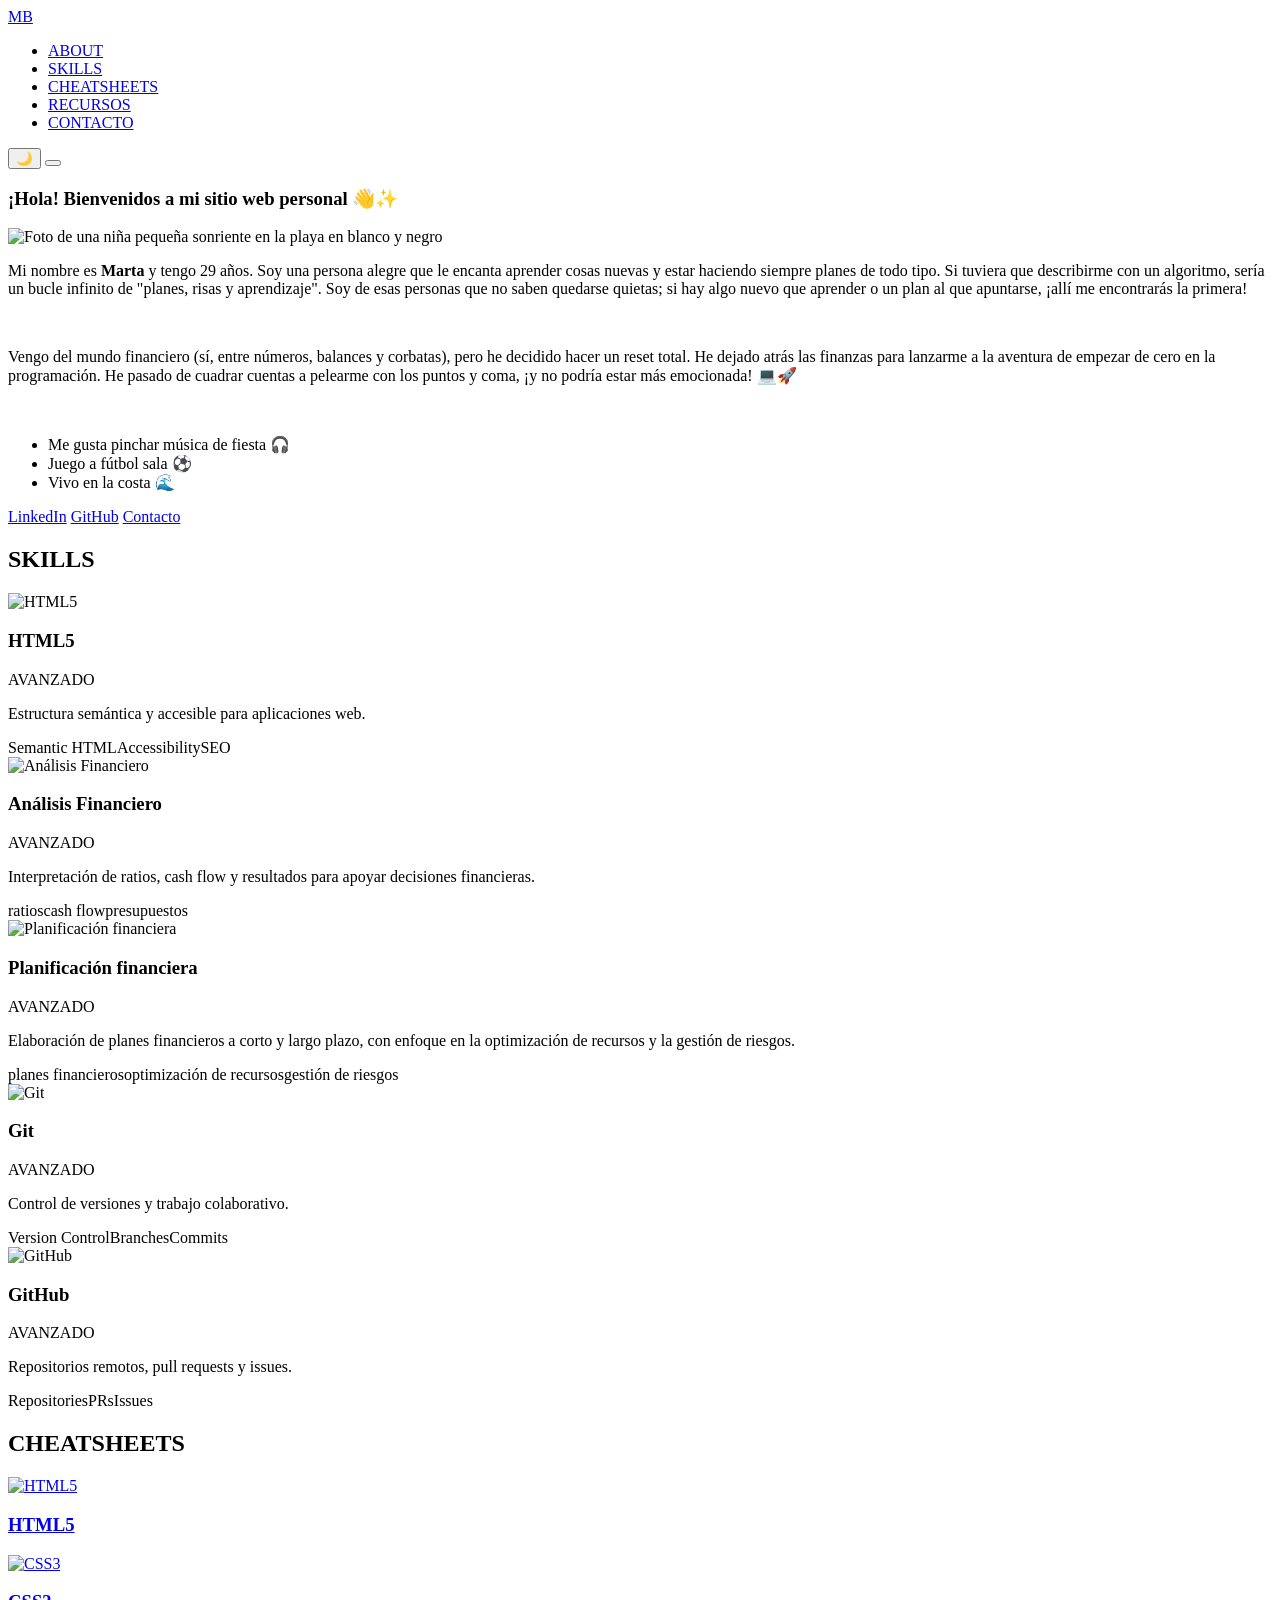
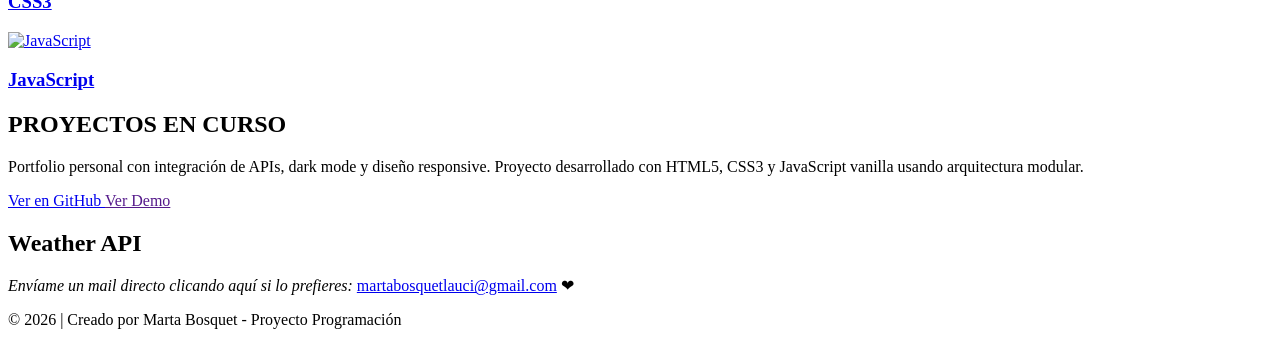
==== index.html @ 80ad61ad "feat: ultimos arreglos y estilos" ====
<!DOCTYPE html>
<html lang="es">

<head>
    <meta charset="UTF-8" />
    <meta name="viewport" content="width=device-width, initial-scale=1.0" />
    <meta name="description" content="Página web personal de Marta Bosquet - Proyecto Programación" />
    <link rel="icon"
        href="https://res.cloudinary.com/dyi6fhh5r/image/upload/v1773144999/Image_rtju96rtju96rtju_jjk6dn.png"
        type="image/x-icon" />
    <!-- FUENTES -->
    <link rel="preconnect" href="https://fonts.googleapis.com">
    <link rel="preconnect" href="https://fonts.gstatic.com" crossorigin>
    <link
        href="https://fonts.googleapis.com/css2?family=Bowlby+One&family=Roboto:ital,wght@0,100..900;1,100..900&display=swap"
        rel="stylesheet">
    <!-- ESTILOS CSS -->
    <link rel="stylesheet" href="css/reset.css">
    <link rel="stylesheet" href="css/styles.css">
    <link rel="stylesheet" href="css/genericos.css">
    <link rel="stylesheet" href="css/root.css">
    <link rel="stylesheet" href="css/responsive.css">
    <link rel="stylesheet" href="css/darkMode.css">
    <!-- TITULO -->
    <title>Marta Bosquet | Mi sitio web</title>
</head>

<body>
    <header>
    </header>
    <main class="index-layout">
        <section class="main-articles">
            <article id="hero" class="section">
                <div class="hero-content">
                    <h1>¡Hola! Bienvenidos a mi sitio web personal 👋✨</h1>
                    <img src="https://res.cloudinary.com/dyi6fhh5r/image/upload/v1772784149/escanear0011_cmyqut.jpg"
                        alt="Foto de una niña pequeña sonriente en la playa en blanco y negro" class="hero-image" />
                </div>
                <div class="hero-text">
                    <p>Mi nombre es <strong>Marta</strong> y tengo 29 años. Soy una persona alegre que le encanta
                        aprender
                        cosas nuevas y estar haciendo siempre
                        planes de todo tipo. Si tuviera que describirme con un algoritmo, sería un bucle infinito de
                        "planes, risas y aprendizaje". Soy de esas
                        personas que no saben quedarse quietas; si hay algo nuevo que aprender o un plan al que
                        apuntarse,
                        ¡allí me encontrarás la primera!</p>
                    <br>
                    <p>Vengo del mundo financiero (sí, entre números, balances y corbatas), pero he decidido hacer un
                        reset
                        total. He dejado atrás
                        las finanzas para lanzarme a la aventura de empezar de cero en la programación. He pasado de
                        cuadrar
                        cuentas a pelearme con los
                        puntos y coma, ¡y no podría estar más emocionada! 💻🚀</p>
                    <br>
                    <ul>
                        <li>Me gusta pinchar música de fiesta 🎧</li>
                        <li>Juego a fútbol sala ⚽</li>
                        <li>Vivo en la costa 🌊</li>
                    </ul>
                </div>
                <div class="hero-buttons">
                    <a href="https://www.linkedin.com/in/marta-b-270ab2130" target="_blank" rel="noopener noreferrer"
                        class="btn btn-primary">LinkedIn</a>
                    <a href="https://github.com/Martabosquet" target="_blank" rel="noopener noreferrer"
                        class="btn btn-primary">GitHub</a>
                    <a href="contacto.html" class="btn btn-secondary">Contacto</a>
                </div>
            </article>
            <article id="skills" class="section">
                <h2>SKILLS</h2>
                <div id="skills-container"></div>
            </article>
            <article id="cheatsheets" class="section">
                <h2>CHEATSHEETS</h2>
                <div id="cheatsheets-container"></div>
            </article>
            <article id="proyectosEnCurso" class="section">
                <h2>PROYECTOS EN CURSO</h2>
                <p>Portfolio personal con integración de APIs, dark mode y diseño responsive. Proyecto desarrollado con
                    HTML5, CSS3 y JavaScript vanilla usando arquitectura modular.</p>
                <div class="project-links">
                    <a href="https://github.com/Martabosquet/SPRINT-FEATURES.git" target="_blank"
                        rel="noopener noreferrer" class="btn btn-primary"> Ver en GitHub </a>
                    <a href="" target="_blank" rel="noopener noreferrer" class="btn btn-secondary"> Ver Demo </a>
                </div>
            </article>
        </section>
        <section class="weather-sidebar">
            <article id="weatherContainer" class="weatherContainer">
                <div id="weather" class="weather">
                    <h2> Weather API</h2>
                    <div id="weather-icon" class="weather-icon"></div>
                    <div id="city-info" class="city-info"></div>
                    <div id="weather-data" class="weather-data"></div>
                </div>
            </article>
        </section>
    </main>
    <footer>

    </footer>
    <script type="module" src="./js/main.js"></script>
</body>

</html>
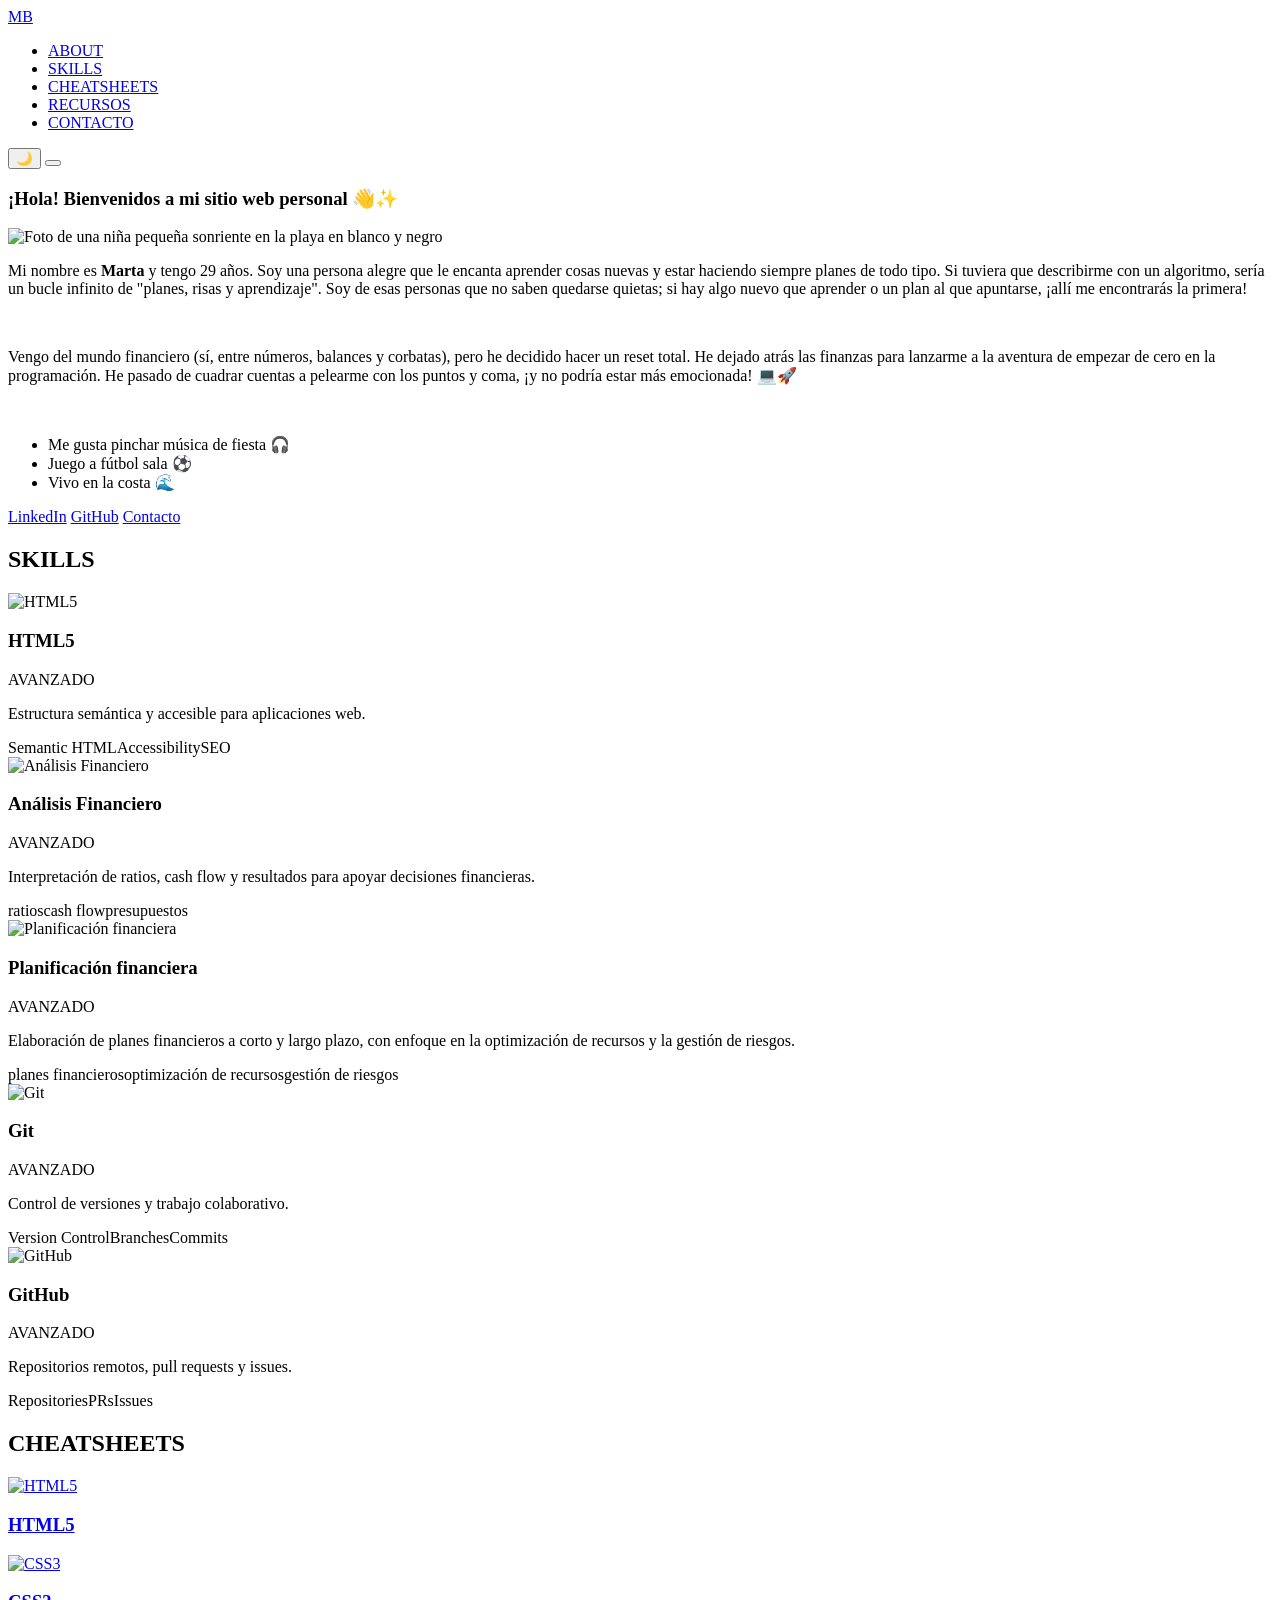
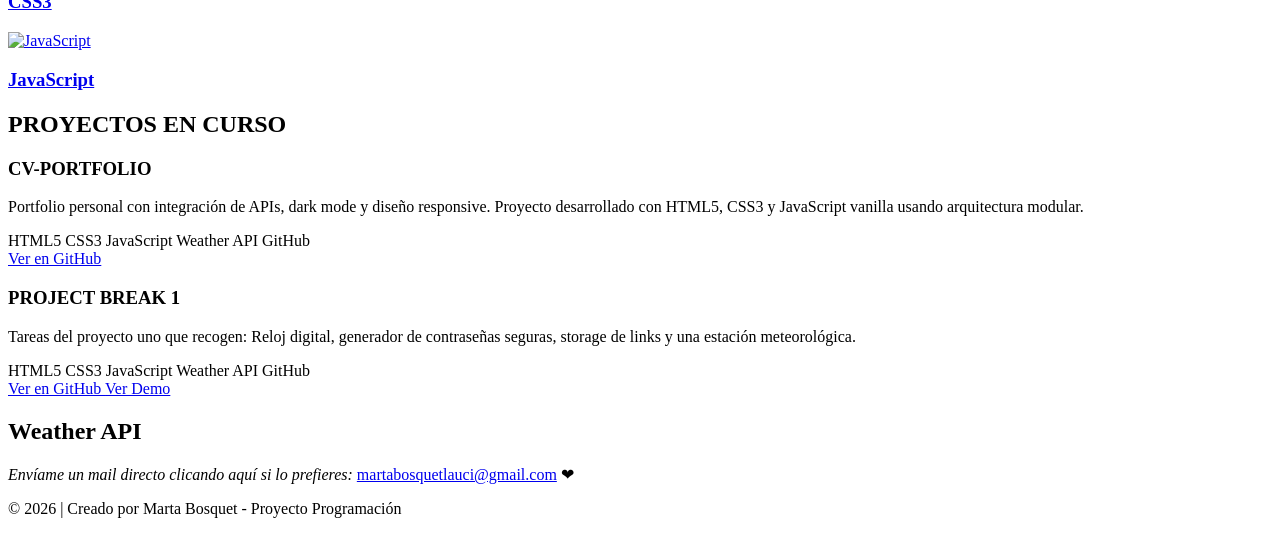
==== commit 13c0ea5e: "feat: arreglos sprint 6" ====
--- a/index.html
+++ b/index.html
@@ -30,7 +30,7 @@
     </header>
     <main class="index-layout">
         <section class="main-articles">
-            <article id="hero" class="section">
+            <section id="hero" class="section">
                 <div class="hero-content">
                     <h1>¡Hola! Bienvenidos a mi sitio web personal 👋✨</h1>
                     <img src="https://res.cloudinary.com/dyi6fhh5r/image/upload/v1772784149/escanear0011_cmyqut.jpg"
@@ -67,25 +67,53 @@
                         class="btn btn-primary">GitHub</a>
                     <a href="contacto.html" class="btn btn-secondary">Contacto</a>
                 </div>
-            </article>
-            <article id="skills" class="section">
+            </section>
+            <section id="skills" class="section">
                 <h2>SKILLS</h2>
                 <div id="skills-container"></div>
-            </article>
-            <article id="cheatsheets" class="section">
+            </section>
+            <section id="cheatsheets" class="section">
                 <h2>CHEATSHEETS</h2>
                 <div id="cheatsheets-container"></div>
-            </article>
-            <article id="proyectosEnCurso" class="section">
+            </section>
+            <section id="proyectosEnCurso" class="section">
                 <h2>PROYECTOS EN CURSO</h2>
-                <p>Portfolio personal con integración de APIs, dark mode y diseño responsive. Proyecto desarrollado con
-                    HTML5, CSS3 y JavaScript vanilla usando arquitectura modular.</p>
-                <div class="project-links">
-                    <a href="https://github.com/Martabosquet/SPRINT-FEATURES.git" target="_blank"
-                        rel="noopener noreferrer" class="btn btn-primary"> Ver en GitHub </a>
-                    <a href="" target="_blank" rel="noopener noreferrer" class="btn btn-secondary"> Ver Demo </a>
-                </div>
-            </article>
+                <article class="project-card">
+                    <h3>CV-PORTFOLIO</h3>
+                    <p>Portfolio personal con integración de APIs, dark mode y diseño responsive. Proyecto desarrollado
+                        con
+                        HTML5, CSS3 y JavaScript vanilla usando arquitectura modular.</p>
+                    <div class="tags-container">
+                        <span class="tag">HTML5</span>
+                        <span class="tag">CSS3</span>
+                        <span class="tag">JavaScript</span>
+                        <span class="tag">Weather API</span>
+                        <span class="tag">GitHub</span>
+                    </div>
+                    <div class="project-links">
+                        <a href="https://github.com/Martabosquet/SPRINT-FEATURES.git" target="_blank"
+                            rel="noopener noreferrer" class="btn btn-primary"> Ver en GitHub </a>
+                    </div>
+                </article>
+                <article class="project-card">
+                    <h3>PROJECT BREAK 1</h3>
+                    <p>Tareas del proyecto uno que recogen: Reloj digital, generador de contraseñas seguras, storage de
+                        links y una estación meteorológica.</p>
+                    <div class="tags-container">
+                        <span class="tag">HTML5</span>
+                        <span class="tag">CSS3</span>
+                        <span class="tag">JavaScript</span>
+                        <span class="tag">Weather API</span>
+                        <span class="tag">GitHub</span>
+                    </div>
+                    <div class="project-links">
+                        <a href="https://github.com/Martabosquet/project-break-1.git" target="_blank"
+                            rel="noopener noreferrer" class="btn btn-primary"> Ver en GitHub </a>
+                        <a href="https://martabosquet.github.io/project-break-1/" target="_blank"
+                            rel="noopener noreferrer" class="btn btn-secondary"> Ver Demo </a>
+                    </div>
+                </article>
+            </section>
         </section>
         <section class="weather-sidebar">
             <article id="weatherContainer" class="weatherContainer">
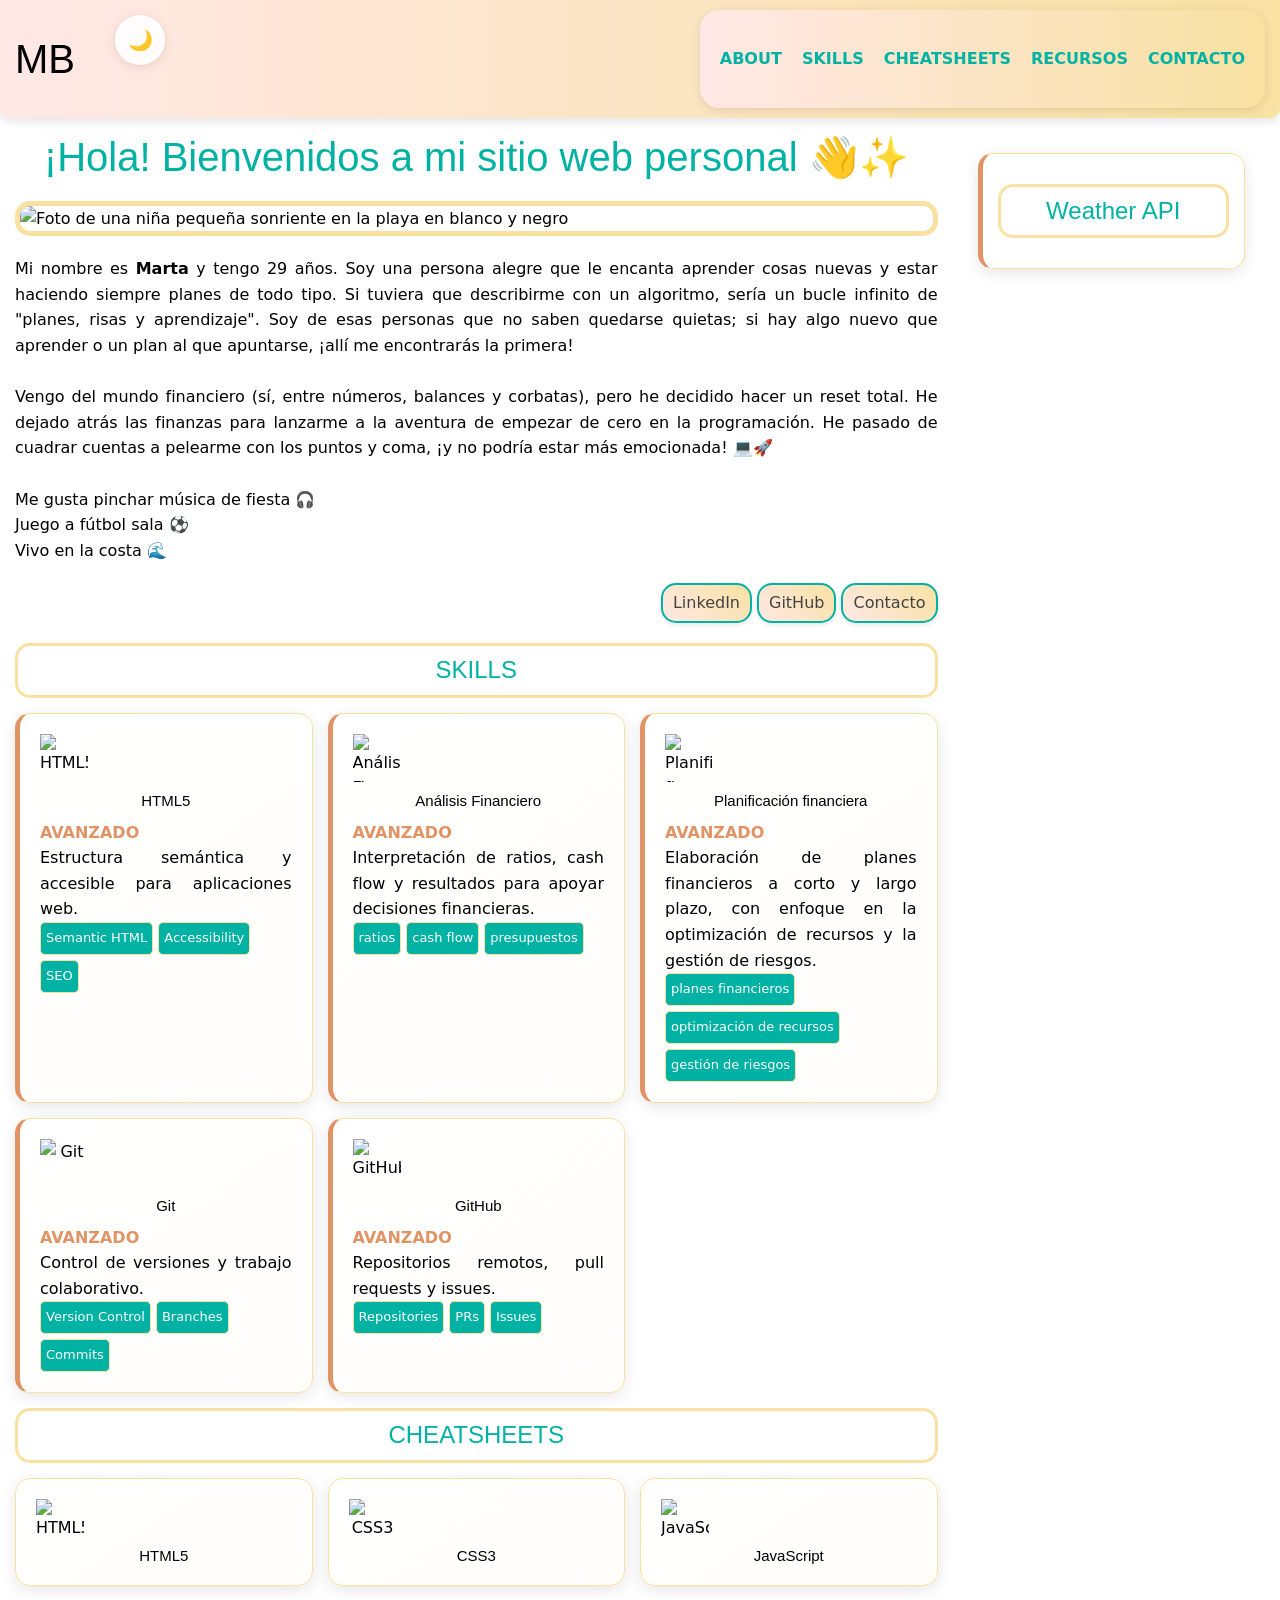
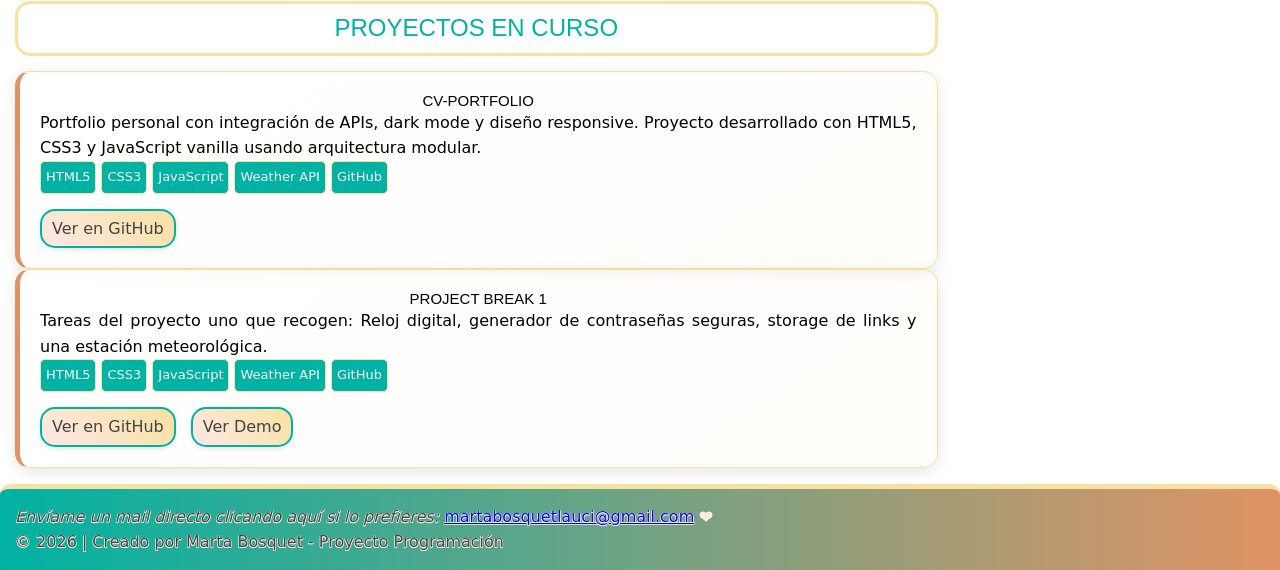
==== commit 783a8a1b: "arreglos github pages" ====
--- a/index.html
+++ b/index.html
@@ -15,12 +15,9 @@
         href="https://fonts.googleapis.com/css2?family=Bowlby+One&family=Roboto:ital,wght@0,100..900;1,100..900&display=swap"
         rel="stylesheet">
     <!-- ESTILOS CSS -->
-    <link rel="stylesheet" href="css/reset.css">
-    <link rel="stylesheet" href="css/styles.css">
-    <link rel="stylesheet" href="css/genericos.css">
-    <link rel="stylesheet" href="css/root.css">
-    <link rel="stylesheet" href="css/responsive.css">
-    <link rel="stylesheet" href="css/darkMode.css">
+    <link rel="stylesheet" href="../CSS/reset.css">
+    <link rel="stylesheet" href="../CSS/styles.css">
+    <link rel="stylesheet" href="../CSS/darkMode.css">
     <!-- TITULO -->
     <title>Marta Bosquet | Mi sitio web</title>
 </head>
@@ -65,7 +62,7 @@
                         class="btn btn-primary">LinkedIn</a>
                     <a href="https://github.com/Martabosquet" target="_blank" rel="noopener noreferrer"
                         class="btn btn-primary">GitHub</a>
-                    <a href="contacto.html" class="btn btn-secondary">Contacto</a>
+                    <a href="./contacto.html" class="btn btn-secondary">Contacto</a>
                 </div>
             </section>
             <section id="skills" class="section">
--- a/CSS/styles.css
+++ b/CSS/styles.css
@@ -0,0 +1,954 @@
+:root {
+  /*Fuentes*/
+  --titlesfont: "Bowlby One", sans-serif;
+  --bodyfont: "Roboto", system-ui;
+
+  /*Pesos de fuente*/
+  --fw-light: 300;
+  --fw-regular: 400;
+  --fw-medium: 500;
+  --fw-semibold: 600;
+  --fw-bold: 700;
+
+  /* Tamaños de fuente */
+  --fs-xs: 0.75rem;
+  /* 12px */
+  --fs-sm: 0.875rem;
+  /* 14px */
+  --fs-base: 1rem;
+  /* 16px */
+  --fs-lg: 1.125rem;
+  /* 18px */
+  --fs-xl: 1.25rem;
+  /* 20px */
+  --fs-2xl: 1.5rem;
+  /* 24px */
+  --fs-3xl: 1.875rem;
+  /* 30px */
+  --fs-4xl: 2.25rem;
+  /* 36px */
+  --fs-5xl: 3rem;
+  /* 48px */
+
+  /*Tamaños para bordes y espaciados*/
+  --muypequeño: 1px;
+  --pequeño: 5px;
+  --normal: 10px;
+  --grande: 15px;
+  --muygrande: 20px;
+  --extragrande: 40px;
+  --spacing-xs: 0.5rem;
+  --spacing-sm: 1rem;
+  --spacing-md: 1.5rem;
+  --spacing-lg: 2rem;
+  --spacing-xl: 3rem;
+  --spacing-2xl: 4rem;
+
+  /* Transiciones */
+  --transition-fast: 0.2s ease;
+  --transition-base: 0.3s ease;
+  --transition-slow: 0.5s ease;
+
+  /*Paleta de colores */
+  --links: #0000EE;
+  /*MODO CLARO*/
+  --background: #fff6e9;
+  --text: #434343;
+  --wes-pink: #ffe8e6;
+  --wes-yellow: #f8e1a1;
+  --wes-blue: #00b2a3;
+  --wes-orange: #e09364;
+  --card-bg: rgba(255, 255, 255, 0.9);
+  --nav-bg: rgba(255, 255, 255, 0.9);
+  --shadow-light: rgba(0, 0, 0, 0.1);
+  --shadow-medium: rgba(0, 0, 0, 0.2);
+
+  /*MODO OSCURO*/
+  --backgrounddark: #0f0f0f;
+  --textdark: #e8e8e8;
+  --wes-pinkdark: #8b3a38;
+  --wes-yellowdark: #7a6a2e;
+  --wes-bluedark: #00d9c4;
+  --wes-orangedark: #d97f3e;
+  --card-bgdark: rgba(30, 30, 30, 0.9);
+  --nav-bgdark: rgba(20, 20, 20, 0.95);
+  --shadow-lightdark: rgba(0, 0, 0, 0.3);
+  --shadow-mediumdark: rgba(0, 0, 0, 0.5);
+}
+
+/*GENÉRICOS ----------------------------------------------------------------------------------------------------------*/
+main {
+  padding: var(--grande) var(--grande);
+  max-width: 1200px;
+  margin: 0 auto;
+}
+
+h1 {
+  font-family: var(--titlesfont);
+  font-size: var(--extragrande);
+  color: var(--wes-blue);
+  display: flex;
+  justify-content: center;
+}
+
+h2 {
+  font-family: var(--titlesfont);
+  margin: var(--grande) 0;
+  border: 3px solid var(--wes-yellow);
+  border-radius: var(--grande);
+  padding: var(--normal) var(--normal);
+  display: flex;
+  justify-content: center;
+  color: var(--wes-blue)
+}
+
+h3 {
+  font-family: var(--titlesfont);
+  font-size: var(--grande);
+}
+
+body {
+  font-family: var(--bodyfont);
+}
+
+p {
+  text-align: justify;
+}
+
+.logo {
+  font-family: var(--titlesfont);
+  font-size: var(--extragrande);
+}
+
+.mailto {
+  color: var(--links);
+  text-decoration: underline;
+}
+
+.hero-image,
+.about-image {
+  width: 100%;
+  border-radius: var(--grande);
+  border: var(--pequeño) solid var(--wes-yellow);
+  transition: transform 0.3s ease, box-shadow 0.3s ease;
+  margin: var(--muygrande) auto;
+  /* Centrada y sin desbordar */
+  height: auto;
+  display: block;
+}
+
+/* BOTONES Y HOVER*/
+
+.hero-buttons {
+  display: flex;
+  justify-content: flex-end;
+  margin: var(--muygrande) 0;
+  width: 100%;
+  gap: var(--pequeño);
+}
+
+.btn {
+  padding: var(--pequeño) var(--normal);
+  font-weight: var(--fw-medium);
+  border: 2px solid var(--wes-blue);
+  border-radius: var(--grande);
+  background: linear-gradient(45deg, var(--wes-pink), var(--wes-yellow));
+  transition: all 0.3s ease;
+  text-decoration: none;
+  text-align: center;
+  color: var(--text);
+  box-shadow: 0 2px 5px var(--shadow-light);
+}
+
+/*DARK MODE TOGGLE*/
+.dark-mode-toggle {
+  display: flex;
+  align-items: center;
+  justify-content: center;
+  background: none;
+  border: none;
+  cursor: pointer;
+  font-size: var(--muygrande);
+  transition: transform 0.3s ease;
+  padding: var(--pequeño);
+  /* Posicionar en la esquina superior izquierda, a la derecha del MB */
+  position: fixed;
+  top: var(--grande);
+  left: var(--grande);
+  z-index: 20;
+  background: var(--card-bg);
+  border-radius: 50%;
+  width: 50px;
+  height: 50px;
+  box-shadow: 0 2px 10px var(--shadow-light);
+  margin-left: 100px;
+}
+
+/* Estilos para el header y la navegación */
+header {
+  position: sticky;
+  top: 0;
+  z-index: 10;
+  display: flex;
+  justify-content: space-between;
+  align-items: center;
+  padding: var(--normal) var(--grande);
+  background: linear-gradient(90deg, var(--wes-pink) 0%, var(--wes-yellow) 100%);
+  box-shadow: 0 4px 8px var(--shadow-light);
+  border-radius: 0 0 var(--normal) var(--normal);
+  transition: all 0.3s ease;
+}
+
+.nav-links {
+  display: flex;
+  justify-content: space-around;
+  gap: var(--muygrande);
+  background: linear-gradient(90deg, var(--wes-pink) 0%, var(--wes-yellow) 100%);
+  color: var(--wes-blue);
+  font-family: var(--bodyfont);
+  font-weight: var(--fw-semibold);
+  padding: var(--muygrande);
+  border-radius: var(--muygrande);
+  backdrop-filter: blur(10px);
+  box-shadow: 0 2px 10px var(--shadow-light);
+  transition: all 0.3s ease;
+}
+
+/*MENÚ HAMBURGUESA*/
+
+.hamburger {
+  display: none;
+  flex-direction: column;
+  justify-content: space-between;
+  width: 30px;
+  height: 24px;
+  cursor: pointer;
+}
+
+.hamburger span {
+  width: 100%;
+  height: 3px;
+  background-color: var(--wes-blue);
+  border-radius: var(--pequeño);
+  transition: all var(--transition-base);
+}
+
+/* ANIMACIÓN CORAZÓN HEARTBEAT*/
+
+.latido {
+  display: inline-block;
+  color: var(--wes-pink);
+  animation: heartbeat 1.5s infinite;
+}
+
+@keyframes heartbeat {
+
+  0%,
+  100% {
+    transform: scale(1);
+  }
+
+  14% {
+    transform: scale(1.3);
+  }
+
+  28% {
+    transform: scale(1);
+  }
+
+  42% {
+    transform: scale(1.2);
+  }
+
+  70% {
+    transform: scale(1);
+  }
+}
+
+/*FOOTER*/
+
+footer {
+  background: linear-gradient(90deg, var(--wes-blue) 0%, var(--wes-orange) 100%);
+  color: var(--text);
+  margin-top: var(--muypequeño);
+  border-top: var(--pequeño) solid var(--wes-yellow);
+  text-shadow:
+    -.5px -.5px 0 var(--background),
+    .5px -.5px 0 var(--background),
+    -.5px .5px 0 var(--background),
+    .5px .5px 0 var(--background);
+  padding: var(--grande);
+  border-radius: var(--normal) var(--normal) 0 0;
+  transition: all 0.3s ease;
+}
+
+/* PESTAÑA INDEX:---------------------------------------------------------------------------------------------------------*/
+
+main.index-layout {
+  max-width: 100%;
+}
+
+.index-layout {
+  display: flex;
+  justify-content: space-between;
+  gap: var(--muygrande);
+  align-items: flex-start;
+}
+
+.main-articles {
+  flex: 3;
+  min-width: 0;
+}
+
+.weather-sidebar {
+  flex: 1;
+  position: sticky;
+  top: 100px;
+}
+
+.weatherContainer {
+  border: var(--muypequeño) solid var(--wes-yellow);
+  border-left: var(--pequeño) solid var(--wes-orange);
+  border-radius: var(--grande);
+  padding: var(--grande);
+  box-shadow: 0 4px var(--grande) var(--shadow-light);
+  text-align: center;
+  margin: var(--muygrande);
+}
+
+.weatherContainer p {
+  display: flex;
+  justify-content: center;
+  align-items: center;
+}
+
+.weather-icon {
+  display: flex;
+  flex-direction: column;
+  justify-content: center;
+  align-items: center;
+}
+
+.weather-icon p {
+  font-weight: bold;
+  font-size: var(--muygrande);
+}
+
+.weather-icon img {
+  width: 80px;
+  height: auto;
+}
+
+/*SKILLS CARDS */
+#skills-container {
+  display: grid;
+  grid-template-columns: repeat(auto-fit, minmax(280px, 1fr));
+  gap: var(--grande);
+  margin-top: var(--grande);
+}
+
+.skill-card {
+  background: linear-gradient(145deg, var(--card-bg), rgba(248, 225, 161, 0.05));
+  border: var(--muypequeño) solid var(--wes-yellow);
+  border-left: var(--pequeño) solid var(--wes-orange);
+  border-radius: var(--grande);
+  padding: var(--muygrande);
+  box-shadow: 0 4px var(--grande) var(--shadow-light);
+  text-align: center;
+}
+
+.skill-icon img {
+  width: 48px;
+  height: 48px;
+  margin-bottom: var(--normal);
+}
+
+.tags-container {
+  display: flex;
+  flex-direction: row;
+  flex-wrap: wrap;
+  gap: var(--pequeño);
+}
+
+.tag {
+  background-color: var(--wes-blue);
+  border: var(--muypequeño) solid var(--wes-yellow);
+  color: white;
+  padding: var(--pequeño) var(--pequeño);
+  border-radius: var(--pequeño);
+  font-size: small;
+}
+
+.skill-level {
+  margin-top: var(--normal);
+  font-weight: var(--fw-semibold);
+  color: var(--wes-orange);
+}
+
+/* PROYECTOS EN CURSO */
+
+.project-links {
+  display: flex;
+  gap: var(--grande);
+  margin-top: var(--grande);
+}
+
+.project-card {
+  background: linear-gradient(145deg, var(--card-bg), rgba(248, 225, 161, 0.05));
+  border: var(--muypequeño) solid var(--wes-yellow);
+  border-left: var(--pequeño) solid var(--wes-orange);
+  border-radius: var(--grande);
+  padding: var(--muygrande);
+  box-shadow: 0 4px var(--grande) var(--shadow-light);
+  text-align: center;
+}
+
+
+
+/*---------------------------------------------------------------------------------------------------------------------------*/
+/*PESTAÑA ABOUT: SOBRE MI*/
+
+article ul {
+  list-style-type: square;
+  padding-left: var(--muygrande);
+}
+
+article ol {
+  list-style-type: upper-roman;
+  padding-left: var(--muygrande);
+}
+
+
+.about-me {
+  display: flex;
+  align-items: center;
+  gap: var(--muygrande);
+  margin: var(--muypequeño) 0;
+}
+
+.about-me p {
+  flex: 2;
+}
+
+.about-image {
+  flex: 1;
+  max-width: 400px;
+  height: auto;
+  border-radius: var(--grande);
+  box-shadow: 0 4px 10px var(--shadow-light);
+}
+
+/* PESTAÑA ABOUT: EDUCACIÓN */
+.education-list {
+  list-style: none;
+  padding: 0;
+  margin-top: var(--grande);
+}
+
+.education-card {
+  background: linear-gradient(145deg, var(--card-bg), rgba(248, 225, 161, 0.05));
+  border: var(--muypequeño) solid var(--wes-yellow);
+  border-radius: var(--grande);
+  padding: var(--muygrande);
+  margin-bottom: var(--normal);
+  box-shadow: 0 4px var(--grande) var(--shadow-light);
+  transition: transform 0.3s ease, box-shadow 0.3s ease;
+}
+
+.education-card:hover {
+  transform: translateY(-var(--pequeño));
+  box-shadow: 0 8px 25px var(--shadow-medium);
+}
+
+.experience-date {
+  color: var(--wes-blue);
+  font-weight: var(--fw-semibold);
+  margin-bottom: var(--pequeño);
+}
+
+/*PESTAÑA ABOUT: Diseño EXPERIENCIA PROFESIONAL */
+
+.experiencia-profesional {
+  background: linear-gradient(145deg, var(--card-bg), rgba(0, 178, 163, 0.05));
+  border: 2px solid var(--wes-orange);
+  border-left: 8px solid var(--wes-yellow);
+  border-radius: var(--grande);
+  padding: var(--muygrande);
+  margin-bottom: var(--normal);
+  box-shadow: 0 4px var(--grande) var(--shadow-light);
+  transition: transform 0.3s ease, box-shadow 0.3s ease;
+  display: flex;
+  flex-direction: column;
+  gap: var(--grande);
+}
+
+.experiencia-profesional:hover {
+  transform: translateY(-var(--pequeño));
+  box-shadow: 0 8px 25px var(--shadow-medium);
+}
+
+/* PESTAÑA ABOUT: VALUES CARDS */
+.values-list {
+  display: grid;
+  grid-template-columns: repeat(auto-fit, minmax(320px, 1fr));
+  gap: var(--grande);
+  margin-top: var(--grande);
+}
+
+.value-card {
+  background: linear-gradient(145deg, var(--card-bg), rgba(255, 232, 230, 0.05));
+  border: var(--muypequeño) solid var(--wes-orange);
+  border-radius: var(--grande);
+  padding: var(--muygrande);
+  box-shadow: 0 4px var(--grande) var(--shadow-light);
+  transition: transform 0.3s ease, box-shadow 0.3s ease;
+}
+
+/*---------------------------------------------------------------------------------------------------------------------------*/
+/* PESTAÑA FORMULARIO: */
+.tituloFormulario {
+  display: flex;
+  justify-content: center;
+  background: linear-gradient(90deg, var(--wes-pink), var(--wes-blue));
+  border: var(--pequeño) solid var(--wes-yellow);
+  border-radius: var(--normal);
+  padding: var(--normal);
+  color: var(--text);
+  text-shadow: var(--muypequeño) var(--muypequeño) 2px var(--shadow-light);
+  transition: all 0.3s ease;
+}
+
+/* PESTAÑA FORMULARIO: Form elements */
+fieldset {
+  background: var(--card-bg);
+  border: var(--muypequeño) solid var(--wes-orange);
+  border-radius: var(--grande);
+  padding: var(--muygrande);
+  margin-bottom: var(--muygrande);
+  transition: all 0.3s ease;
+}
+
+legend {
+  color: var(--wes-blue);
+  font-weight: var(--fw-bold);
+  padding: 0 var(--normal);
+}
+
+input[type="text"],
+input[type="email"],
+select,
+textarea {
+  background-color: var(--background);
+  color: var(--text);
+  border: var(--muypequeño) solid var(--wes-yellow);
+  border-radius: var(--pequeño);
+  padding: var(--pequeño) var(--normal);
+  font-family: var(--bodyfont);
+  transition: all 0.3s ease;
+}
+
+input[type="text"]:focus,
+input[type="email"]:focus,
+select:focus,
+textarea:focus {
+  outline: none;
+  border-color: var(--wes-blue);
+  box-shadow: 0 0 10px var(--shadow-light);
+  background-color: var(--nav-bg);
+}
+
+textarea {
+  resize: vertical;
+}
+
+input[type="radio"],
+input[type="checkbox"] {
+  accent-color: var(--wes-blue);
+  cursor: pointer;
+  margin-right: var(--pequeño);
+}
+
+label {
+  color: var(--text);
+}
+
+form button {
+  padding: var(--normal) var(--muygrande);
+  margin-right: var(--normal);
+  margin-top: var(--normal);
+  background: linear-gradient(45deg, var(--wes-pink), var(--wes-yellow));
+  color: var(--text);
+  border: none;
+  border-radius: var(--grande);
+  font-weight: var(--fw-medium);
+  cursor: pointer;
+  transition: all 0.3s ease;
+  box-shadow: 0 2px var(--pequeño) var(--shadow-light);
+}
+
+/* PESTAÑA FORMULARIO: Hover effect for buttons en pestaña formulario*/
+form button:hover {
+  background: linear-gradient(45deg, var(--wes-yellow), var(--wes-pink));
+  transform: translateY(-2px);
+  box-shadow: 0 4px 10px var(--shadow-medium);
+}
+
+form button:active {
+  transform: translateY(0);
+}
+
+/*---------------------------------------------------------------------------------------------------------------------------*/
+/* PESTAÑA CHEATSHEETS */
+
+#cheatsheets-container {
+  display: grid;
+  grid-template-columns: repeat(auto-fit, minmax(280px, 1fr));
+  gap: var(--grande);
+  margin-top: var(--grande);
+}
+
+.cheatsheet-card {
+  background: linear-gradient(145deg, var(--card-bg), rgba(248, 225, 161, 0.05));
+  border: var(--muypequeño) solid var(--wes-yellow);
+  border-radius: var(--grande);
+  padding: var(--muygrande);
+  box-shadow: 0 4px var(--grande) var(--shadow-light);
+  transition: transform 0.3s ease, box-shadow 0.3s ease;
+  text-align: center;
+}
+
+.cheatsheet-card:hover {
+  transform: translateY(-var(--pequeño));
+  box-shadow: 0 8px 25px var(--shadow-medium);
+  border: var(--muypequeño) solid var(--wes-orange);
+  border-left: var(--pequeño) solid var(--wes-yellow);
+}
+
+/* PESTAÑAS INDIVIDUALES CHEATSHEETS */
+
+.cheatsheet-hero {
+  background-color: var(--nav-bg);
+  border: var(--pequeño) solid var(--wes-yellow);
+  border-radius: var(--grande);
+  padding: var(--grande);
+  margin-bottom: var(--muygrande);
+  transition: all 0.3s ease;
+}
+
+.cs-badge {
+  background-color: var(--wes-blue);
+  color: white;
+  padding: var(--pequeño) var(--normal);
+  border-radius: var(--normal);
+}
+
+.cheatsheet-content {
+  background-color: var(--nav-bg);
+  border: var(--pequeño) solid var(--wes-yellow);
+  border-radius: var(--grande);
+  padding: var(--grande);
+  margin-bottom: var(--muygrande);
+  transition: all 0.3s ease;
+}
+
+.cs-code {
+  background-color: var(--nav-bg);
+  border: var(--muypequeño) solid var(--wes-yellow);
+  border-left: var(--pequeño) solid var(--wes-orange);
+  border-radius: var(--grande);
+  padding: var(--muygrande);
+  margin-bottom: var(--muygrande);
+  overflow-x: auto;
+}
+
+.cs-mini {
+  padding-bottom: var(--normal);
+  font-style: italic;
+}
+
+.cs-kbd {
+  background-color: var(--nav-bg);
+  border: var(--muypequeño) solid var(--wes-orange);
+  border-radius: var(--pequeño);
+  padding: var(--pequeño) var(--normal);
+  font-family: var(--bodyfont);
+  transition: all 0.3s ease;
+}
+
+.cs-list {
+  list-style: none;
+  padding-left: 0;
+}
+
+.cs-list li {
+  padding-left: var(--muygrande);
+  margin-bottom: var(--normal);
+  position: relative;
+}
+
+.cs-list li::before {
+  content: "▸";
+  position: absolute;
+  left: 0;
+  color: var(--wes-blue);
+  font-weight: 700;
+}
+
+.cheatsheet-nav {
+  position: fixed;
+  top: 125px;
+  right: 20px;
+  display: flex;
+  flex-direction: column;
+  background: transparent;
+  padding: var(--muygrande);
+  border-radius: var(--grande);
+  border: var(--muypequeño) solid var(--wes-orange);
+  box-shadow: 0 4px var(--normal) var(--shadow-light);
+  transition: all 0.3s ease;
+  overflow-y: auto;
+  overflow-x: hidden;
+  scroll-behavior: smooth;
+  width: 135px;
+  height: 300px;
+  border: 1px solid #ccc;
+}
+
+.cheatsheet-nav a {
+  margin: 5px 0;
+  color: var(--wes-blue);
+  text-decoration: none;
+}
+
+.cheatsheet-nav a:hover {
+  color: var(--wes-orange);
+  text-decoration: underline;
+}
+
+.cheatsheet-nav::-webkit-scrollbar {
+  width: 5px;
+  scrollbar-width: thin;
+}
+
+.cheatsheet-nav::-webkit-scrollbar-track {
+  background: var(--background);
+}
+
+.cheatsheet-nav::-webkit-scrollbar-thumb {
+  background: var(--wes-blue);
+}
+
+/* PESTAÑA RECURSOS --------------------------------------------------------------------------------------*/
+
+.resources-image {
+  width: 550px;
+  height: auto;
+  margin: auto;
+  margin-bottom: var(--muygrande);
+}
+
+.resources-section h1 {
+  margin-top: var(--extragrande);
+  margin-bottom: var(--grande);
+}
+
+.resource-category {
+  margin-bottom: var(--muygrande);
+  border: var(--muypequeño) solid var(--wes-yellow);
+  border-radius: var(--grande);
+  padding: var(--grande);
+}
+
+
+.resources-grid {
+  display: grid;
+  grid-template-columns: repeat(auto-fit, minmax(320px, 1fr));
+  gap: var(--grande);
+}
+
+.resource-card {
+  background-color: var(--nav-bg);
+  border: var(--muypequeño) solid var(--wes-yellow);
+  border-left: var(--pequeño) solid var(--wes-orange);
+  border-radius: var(--grande);
+  padding: var(--grande);
+  transition: transform 0.3s ease;
+}
+
+.resource-card:hover {
+  transform: translateX(var(--pequeño));
+  border: var(--muypequeño) solid var(--wes-orange);
+  border-left: var(--pequeño) solid var(--wes-yellow);
+}
+
+
+/* PESTAÑA RECURSOS: Hover effect for buttons en pestaña recursos*/
+
+.resources-tabs {
+  padding: var(--grande);
+}
+
+.tab-btn {
+  background: var(--nav-bg);
+  border: var(--muypequeño) solid var(--wes-yellow);
+  border-radius: var(--normal);
+  padding: var(--normal) var(--muygrande);
+  cursor: pointer;
+  transition: all 0.3s ease;
+  white-space: nowrap;
+}
+
+.tab-btn:hover {
+  background: var(--wes-blue);
+  color: white;
+}
+
+.tab-btn.active {
+  background: var(--wes-orange);
+  color: white;
+  border-color: var(--wes-yellow);
+}
+
+.tab-panel {
+  display: none;
+}
+
+.tab-panel.active {
+  display: grid;
+  grid-template-columns: repeat(auto-fit, minmax(320px, 1fr));
+  gap: var(--grande);
+}
+
+/* RESPONSIVE --------------------------------------------------------------------------------------------------------------------*/
+
+/* PESTAÑA INDEX */
+@media (max-width: 768px) {
+  .index-layout {
+    flex-direction: column;
+  }
+
+  .weather-sidebar {
+    flex: auto;
+    width: 100%;
+    position: static;
+    order: -1;
+  }
+}
+
+/* Ocultar menú y mostrar hamburguesa */
+@media (max-width: 768px) {
+  .nav-links {
+    display: none;
+    flex-direction: column;
+    gap: var(--normal);
+    position: absolute;
+    top: 100%;
+    right: var(--grande);
+    background: linear-gradient(90deg, var(--wes-pink) 0%, var(--wes-yellow) 100%);
+    box-shadow: 0 4px 8px var(--shadow-light);
+    border-radius: 0 0 var(--normal) var(--normal);
+  }
+
+  #menu-navegacion.abierto .nav-links {
+    display: flex;
+    justify-content: space-between;
+    background-color: var(--wes-yellow);
+    color: var(--wes-blue);
+  }
+
+  .hamburger {
+    display: flex;
+  }
+}
+
+
+/* PESTAÑA ABOUT ME - SOBRE MI */
+@media (max-width: 768px) {
+  .about-me {
+    flex-direction: column;
+    text-align: center;
+  }
+
+  .about-image {
+    width: 80%;
+    order: -1;
+  }
+}
+
+.nav-links.active {
+  right: 0;
+  opacity: 1;
+}
+
+.nav-links li {
+  width: 100%;
+  text-align: center;
+  padding: var(--spacing-sm) 0;
+  border-bottom: 1px solid var(--grey-light);
+}
+
+.nav-links li:last-child {
+  border-bottom: none;
+}
+
+.nav-links a::after {
+  display: none;
+}
+
+/* PESTAÑA CHEATSHEETS */
+
+@media (max-width: 768px) {
+  .cheatsheet-nav {
+    flex-direction: column;
+    gap: var(--spacing-sm);
+  }
+
+  .cheatsheet-nav a {
+    padding: var(--spacing-sm) var(--spacing-md);
+  }
+
+  .cs-card {
+    padding: var(--spacing-md);
+  }
+
+  .cs-code {
+    padding: var(--spacing-md);
+  }
+
+  .cs-kbd {
+    padding: var(--spacing-xs) var(--spacing-sm);
+    font-size: 0.8rem;
+  }
+
+  .cheatsheet-section h1 {
+    font-size: 2rem;
+  }
+
+  .cheatsheet-nav {
+    visibility: hidden;
+  }
+}
+
+
+/* PESTAÑA RECURSOS */
+
+@media (max-width: 768px) {
+  .resources-tabs {
+    display: flex;
+    flex-direction: column;
+    gap: var(--spacing-xs);
+  }
+
+  .tab-btn {
+    font-size: 0.85rem;
+    padding: var(--spacing-xs) var(--spacing-sm);
+  }
+
+  .resource-card {
+    flex: 1 1 100%;
+  }
+
+  .resources-section h1 {
+    font-size: 2rem;
+  }
+}
--- a/CSS/darkMode.css
+++ b/CSS/darkMode.css
@@ -0,0 +1,286 @@
+body.dark-mode {
+  background-color: var(--backgrounddark);
+  color: var(--textdark);
+}
+
+/* HEADER Y NAVEGACIÓN */
+body.dark-mode header {
+  background: linear-gradient(90deg, var(--wes-pinkdark) 0%, var(--wes-yellowdark) 100%);
+}
+
+body.dark-mode .nav-links {
+  background: linear-gradient(90deg, var(--wes-pinkdark) 0%, var(--wes-yellowdark) 100%);
+  color: var(--wes-bluedark);
+}
+
+body.dark-mode .hamburger span {
+  background-color: var(--wes-bluedark);
+}
+
+body.dark-mode .logo {
+  color: var(--textdark);
+}
+
+/* TITULOS */
+body.dark-mode h1,
+body.dark-mode h2,
+body.dark-mode h3 {
+  color: var(--wes-bluedark);
+}
+
+body.dark-mode h2 {
+  border-color: var(--wes-yellowdark);
+}
+
+/* CARDS - SKILLS */
+body.dark-mode .skill-card {
+  background: linear-gradient(145deg, var(--card-bgdark), rgba(122, 106, 46, 0.05));
+  border-color: var(--wes-yellowdark);
+  box-shadow: 0 4px 15px var(--shadow-lightdark);
+}
+
+body.dark-mode .skill-card:hover {
+  box-shadow: 0 8px 25px var(--shadow-mediumdark);
+}
+
+body.dark-mode .skill-level {
+  color: var(--wes-orangedark);
+}
+
+body.dark-mode .skill-tags .tag {
+  background-color: var(--wes-bluedark);
+  border-color: var(--wes-yellowdark);
+  color: var(--textdark);
+}
+
+/* CARDS - EDUCATION */
+body.dark-mode .education-card {
+  background: linear-gradient(145deg, var(--card-bgdark), rgba(122, 106, 46, 0.05));
+  border-color: var(--wes-yellowdark);
+  box-shadow: 0 4px 15px var(--shadow-lightdark);
+}
+
+body.dark-mode .education-card:hover {
+  box-shadow: 0 8px 25px var(--shadow-mediumdark);
+}
+
+body.dark-mode .experience-date {
+  color: var(--wes-bluedark);
+}
+
+/* CARDS - EXPERIENCE ARTICLES */
+body.dark-mode article {
+  background: linear-gradient(145deg, var(--card-bgdark), rgba(0, 217, 196, 0.05));
+  border-color: var(--wes-orangedark);
+  border-left-color: var(--wes-yellowdark);
+  box-shadow: 0 4px 15px var(--shadow-lightdark);
+}
+
+body.dark-mode article:hover {
+  box-shadow: 0 8px 25px var(--shadow-mediumdark);
+}
+
+body.dark-mode article img {
+  box-shadow: 0 2px 5px var(--shadow-lightdark);
+}
+
+/* CARDS - VALUES */
+body.dark-mode .value-card {
+  background: linear-gradient(145deg, var(--card-bgdark), rgba(139, 58, 56, 0.05));
+  border-color: var(--wes-orangedark);
+  box-shadow: 0 4px 15px var(--shadow-lightdark);
+}
+
+/* BOTONES */
+body.dark-mode .btn {
+  background: linear-gradient(45deg, var(--wes-pinkdark), var(--wes-yellowdark));
+  border-color: var(--wes-bluedark);
+  color: var(--textdark);
+  box-shadow: 0 2px 5px var(--shadow-lightdark);
+}
+
+body.dark-mode .btn:hover {
+  background: linear-gradient(45deg, var(--wes-yellowdark), var(--wes-pinkdark));
+  box-shadow: 0 4px 10px var(--shadow-mediumdark);
+}
+
+/* TOGGLE DARK MODE */
+body.dark-mode .dark-mode-toggle {
+  background: var(--card-bgdark);
+  box-shadow: 0 2px 10px var(--shadow-lightdark);
+}
+
+/* FORMULARIO */
+body.dark-mode .tituloFormulario {
+  background: linear-gradient(90deg, var(--wes-pinkdark), var(--wes-bluedark));
+  color: var(--textdark);
+}
+
+body.dark-mode fieldset {
+  background: var(--card-bgdark);
+  border-color: var(--wes-orangedark);
+}
+
+body.dark-mode legend {
+  color: var(--wes-bluedark);
+}
+
+body.dark-mode input[type="text"],
+body.dark-mode input[type="email"],
+body.dark-mode select,
+body.dark-mode textarea {
+  background-color: var(--backgrounddark);
+  color: var(--textdark);
+  border-color: var(--wes-yellowdark);
+}
+
+body.dark-mode input[type="text"]:focus,
+body.dark-mode input[type="email"]:focus,
+body.dark-mode select:focus,
+body.dark-mode textarea:focus {
+  border-color: var(--wes-bluedark);
+  box-shadow: 0 0 10px var(--shadow-lightdark);
+  background-color: var(--nav-bgdark);
+}
+
+body.dark-mode label {
+  color: var(--textdark);
+}
+
+body.dark-mode form button {
+  background: linear-gradient(45deg, var(--wes-pinkdark), var(--wes-yellowdark));
+  color: var(--textdark);
+  box-shadow: 0 2px 5px var(--shadow-lightdark);
+}
+
+body.dark-mode form button:hover {
+  background: linear-gradient(45deg, var(--wes-yellowdark), var(--wes-pinkdark));
+  box-shadow: 0 4px 10px var(--shadow-mediumdark);
+}
+
+/* FOOTER */
+body.dark-mode footer {
+  background: linear-gradient(90deg, var(--wes-bluedark) 0%, var(--wes-orangedark) 100%);
+  color: var(--textdark);
+  border-top-color: var(--wes-yellowdark);
+  text-shadow:
+    -.5px -.5px 0 var(--backgrounddark),
+    .5px -.5px 0 var(--backgrounddark),
+    -.5px .5px 0 var(--backgrounddark),
+    .5px .5px 0 var(--backgrounddark);
+}
+
+/* IMAGENES */
+body.dark-mode .hero-image,
+body.dark-mode .about-image {
+  border-color: var(--wes-yellowdark);
+}
+
+/* ENLACES */
+body.dark-mode .mailto {
+  color: #99ccff;
+}
+
+/* ANIMACIÓN CORAZÓN EN DARK MODE */
+body.dark-mode .latido {
+  color: var(--wes-pinkdark);
+}
+
+/* SOMBRAS GENERALES EN ELEMENTOS */
+body.dark-mode header {
+  box-shadow: 0 4px 8px var(--shadow-lightdark);
+}
+
+body.dark-mode .nav-links {
+  box-shadow: 0 2px 10px var(--shadow-lightdark);
+}
+
+/* RESPONSIVE EN DARK MODE */
+@media (max-width: 768px) {
+  body.dark-mode #menu-navegacion.abierto .nav-links {
+    background-color: var(--nav-bgdark);
+    box-shadow: 0 2px 10px var(--shadow-lightdark);
+  }
+}
+
+/* DARK MODE EN CHEATSHEETS --------------------------------------------------------- */
+
+body.dark-mode .cheatsheet-nav {
+  background-color: #1e1e1e;
+  border-bottom-color: #3a3a3a;
+}
+
+body.dark-mode .cheatsheet-content {
+  background-color: var(--nav-bgdark);
+}
+
+body.dark-mode .cheatsheet-nav a {
+  color: var(--primary);
+}
+
+body.dark-mode .cheatsheet-nav a:hover {
+  background-color: var(--accent);
+  color: var(--white);
+}
+
+body.dark-mode .cheatsheet-hero {
+  background-color: var(--nav-bgdark);
+}
+
+body.dark-mode .cs-card {
+  background-color: #1e1e1e;
+  border: 1px solid #3a3a3a;
+}
+
+
+body.dark-mode .cs-code {
+  background-color: #2a2a2a;
+  border-left-color: var(--accent);
+}
+
+body.dark-mode .cs-code pre {
+  color: #e0e0e0;
+}
+
+body.dark-mode .cs-kbd {
+  background-color: var(--nav-bgdark);
+  border-color: var(--wes-yellowdark);
+}
+
+/* DARK MODE FOR RESOURCES ----------------------------------------------------------*/
+
+body.dark-mode .tab-btn {
+  background-color: var(--nav-bgdark);
+  border-color: var(--wes-yellowdark);
+}
+
+body.dark-mode .tab-btn:hover {
+  background-color: var(--wes-blue);
+  color: var(--textdark);
+}
+
+body.dark-mode .tab-btn.active {
+  background-color: var(--wes-orange);
+  color: var(--textdark);
+  border-color: var(--wes-yellowdark);
+}
+
+body.dark-mode .resource-category {
+  background-color: var(--nav-bgdark);
+  border-color: var(--wes-yellowdark);
+}
+
+body.dark-mode .tab-panel {
+  background-color: var(--nav-bgdark);
+  border-color: var(--wes-yellowdark);
+}
+
+body.dark-mode .resources-image {
+  border-color: var(--wes-yellowdark);
+}
+
+body.dark-mode .resource-card {
+  background: linear-gradient(145deg, var(--card-bgdark), rgba(122, 106, 46, 0.05));
+  border-color: var(--wes-yellowdark);
+  box-shadow: 0 4px 15px var(--shadow-lightdark);
+}
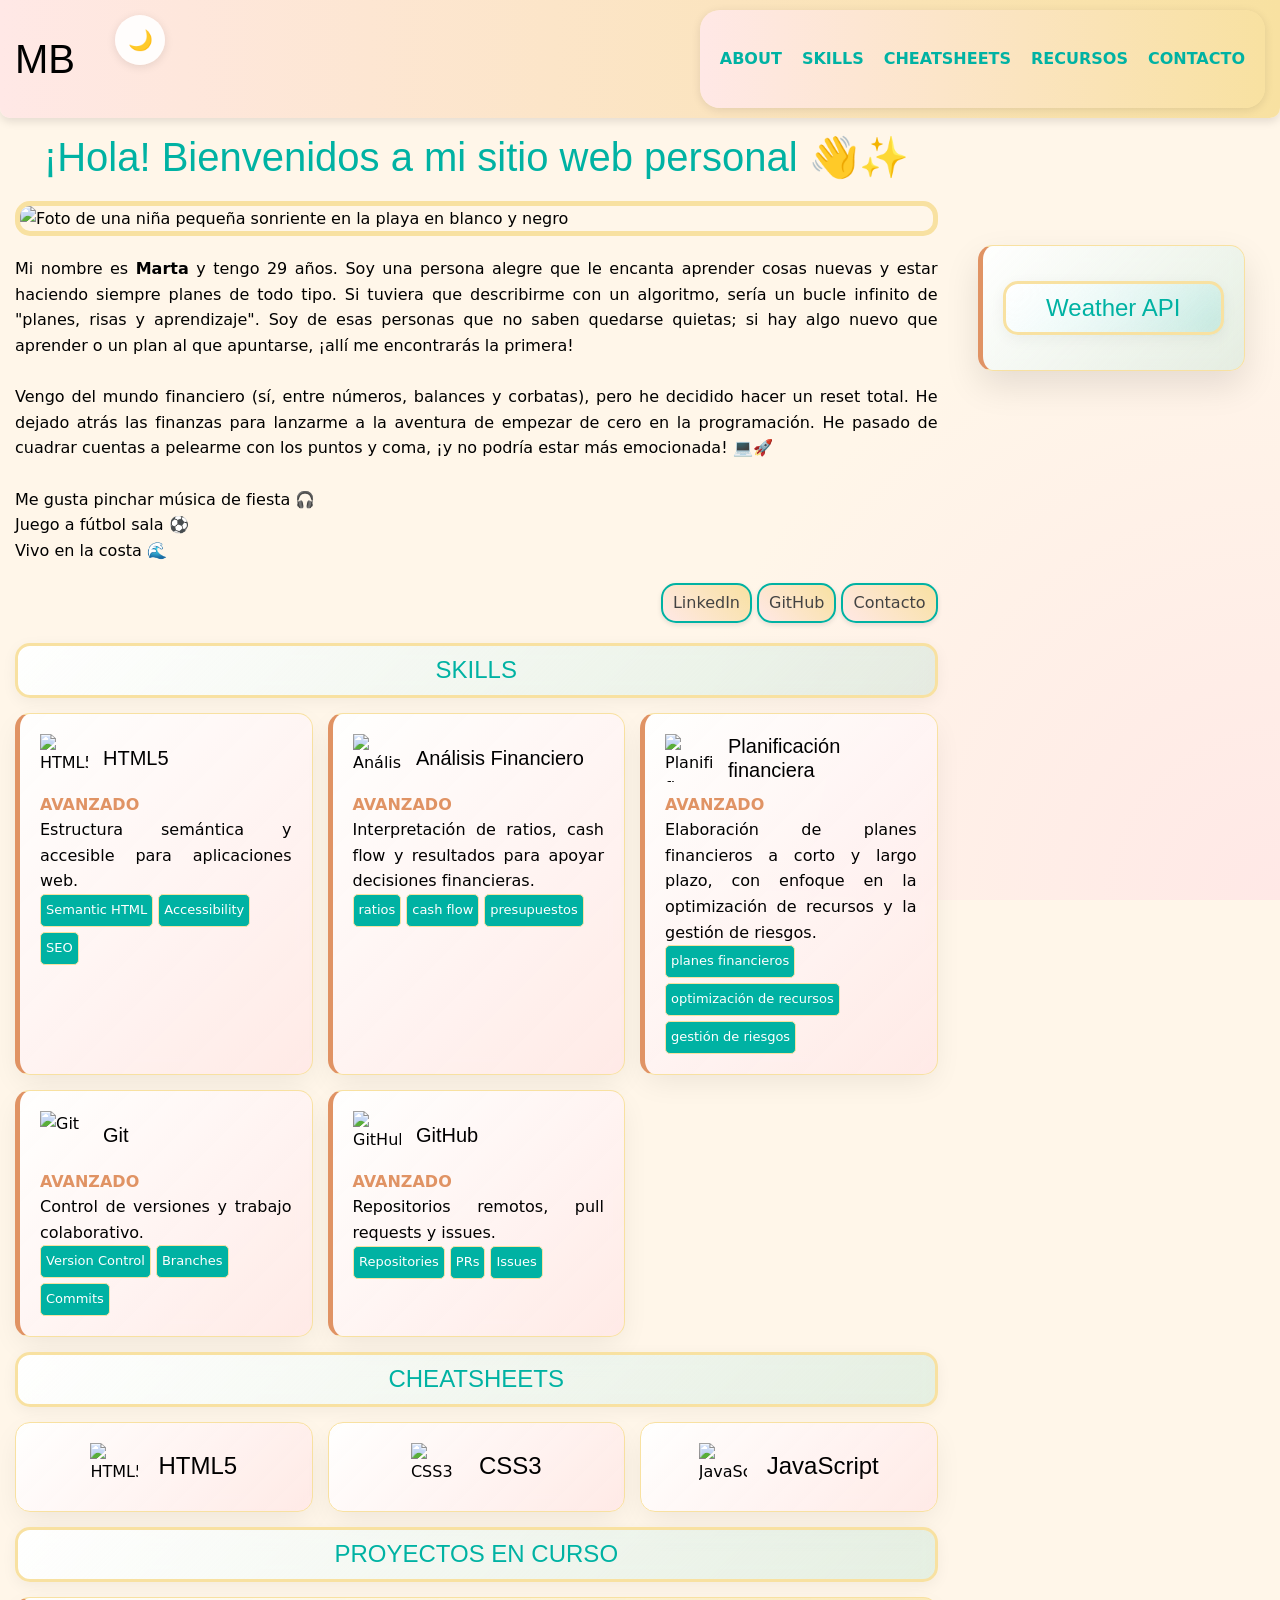
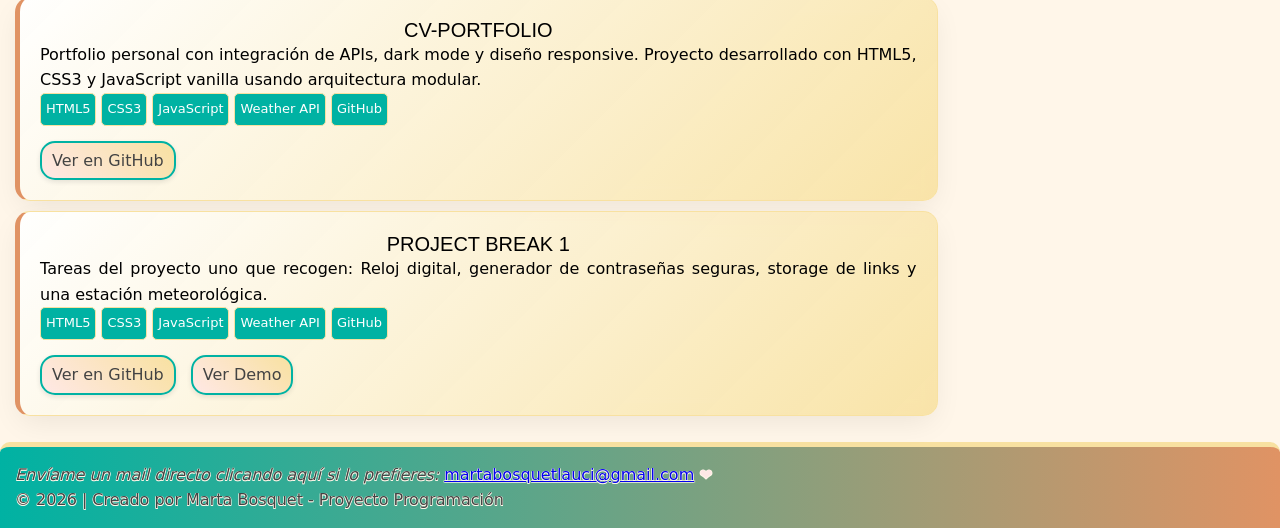
==== commit dcd73091: "feat: arreglos finales" ====
--- a/index.html
+++ b/index.html
@@ -15,9 +15,9 @@
         href="https://fonts.googleapis.com/css2?family=Bowlby+One&family=Roboto:ital,wght@0,100..900;1,100..900&display=swap"
         rel="stylesheet">
     <!-- ESTILOS CSS -->
-    <link rel="stylesheet" href="../CSS/reset.css">
-    <link rel="stylesheet" href="../CSS/styles.css">
-    <link rel="stylesheet" href="../CSS/darkMode.css">
+    <link rel="stylesheet" href="./CSS/reset.css">
+    <link rel="stylesheet" href="./CSS/styles.css">
+    <link rel="stylesheet" href="./CSS/darkMode.css">
     <!-- TITULO -->
     <title>Marta Bosquet | Mi sitio web</title>
 </head>
@@ -59,10 +59,10 @@
                 </div>
                 <div class="hero-buttons">
                     <a href="https://www.linkedin.com/in/marta-b-270ab2130" target="_blank" rel="noopener noreferrer"
-                        class="btn btn-primary">LinkedIn</a>
+                        class="btn">LinkedIn</a>
                     <a href="https://github.com/Martabosquet" target="_blank" rel="noopener noreferrer"
-                        class="btn btn-primary">GitHub</a>
-                    <a href="./contacto.html" class="btn btn-secondary">Contacto</a>
+                        class="btn">GitHub</a>
+                    <a href="./contacto.html" class="btn">Contacto</a>
                 </div>
             </section>
             <section id="skills" class="section">
@@ -78,8 +78,7 @@
                 <article class="project-card">
                     <h3>CV-PORTFOLIO</h3>
                     <p>Portfolio personal con integración de APIs, dark mode y diseño responsive. Proyecto desarrollado
-                        con
-                        HTML5, CSS3 y JavaScript vanilla usando arquitectura modular.</p>
+                        con HTML5, CSS3 y JavaScript vanilla usando arquitectura modular.</p>
                     <div class="tags-container">
                         <span class="tag">HTML5</span>
                         <span class="tag">CSS3</span>
@@ -89,7 +88,7 @@
                     </div>
                     <div class="project-links">
                         <a href="https://github.com/Martabosquet/SPRINT-FEATURES.git" target="_blank"
-                            rel="noopener noreferrer" class="btn btn-primary"> Ver en GitHub </a>
+                            rel="noopener noreferrer" class="btn"> Ver en GitHub </a>
                     </div>
                 </article>
                 <article class="project-card">
@@ -105,9 +104,9 @@
                     </div>
                     <div class="project-links">
                         <a href="https://github.com/Martabosquet/project-break-1.git" target="_blank"
-                            rel="noopener noreferrer" class="btn btn-primary"> Ver en GitHub </a>
+                            rel="noopener noreferrer" class="btn"> Ver en GitHub </a>
                         <a href="https://martabosquet.github.io/project-break-1/" target="_blank"
-                            rel="noopener noreferrer" class="btn btn-secondary"> Ver Demo </a>
+                            rel="noopener noreferrer" class="btn"> Ver Demo </a>
                     </div>
                 </article>
             </section>
--- a/CSS/styles.css
+++ b/CSS/styles.css
@@ -74,6 +74,19 @@
   --nav-bgdark: rgba(20, 20, 20, 0.95);
   --shadow-lightdark: rgba(0, 0, 0, 0.3);
   --shadow-mediumdark: rgba(0, 0, 0, 0.5);
+
+  /* Variables de utilidad (usadas en darkMode.css) */
+  --primary: var(--wes-blue);
+  --accent: var(--wes-orange);
+  --white: #ffffff;
+
+  /* Diseño GRADIENTES: */
+  --glass-bg-pink: linear-gradient(135deg, rgba(255, 255, 255, 0.95), rgba(255, 232, 230, 0.9));
+  --glass-bg-yellow: linear-gradient(135deg, rgba(255, 255, 255, 0.95), rgba(248, 225, 161, 0.9));
+  --glass-bg-blue: linear-gradient(135deg, rgba(255, 255, 255, 0.95), rgba(0, 178, 163, 0.1));
+  --glass-blur: blur(10px);
+  --shadow-premium: 0 10px 30px -5px rgba(0, 0, 0, 0.08);
+  --transition-premium: all 0.4s cubic-bezier(0.175, 0.885, 0.32, 1.275);
 }
 
 /*GENÉRICOS ----------------------------------------------------------------------------------------------------------*/
@@ -94,21 +107,29 @@
 h2 {
   font-family: var(--titlesfont);
   margin: var(--grande) 0;
+  background: var(--glass-bg-blue);
+  backdrop-filter: var(--glass-blur);
   border: 3px solid var(--wes-yellow);
   border-radius: var(--grande);
-  padding: var(--normal) var(--normal);
+  padding: var(--normal) var(--muygrande);
   display: flex;
   justify-content: center;
-  color: var(--wes-blue)
+  color: var(--wes-blue);
+  box-shadow: 0 4px 15px rgba(0, 0, 0, 0.05);
 }
 
 h3 {
   font-family: var(--titlesfont);
-  font-size: var(--grande);
+  font-size: var(--muygrande);
 }
 
 body {
   font-family: var(--bodyfont);
+  background: radial-gradient(circle at top left, var(--background), transparent 40%),
+    radial-gradient(circle at bottom right, var(--wes-pink), transparent 40%),
+    var(--background);
+  background-attachment: fixed;
+  min-height: 100vh;
 }
 
 p {
@@ -132,7 +153,6 @@
   border: var(--pequeño) solid var(--wes-yellow);
   transition: transform 0.3s ease, box-shadow 0.3s ease;
   margin: var(--muygrande) auto;
-  /* Centrada y sin desbordar */
   height: auto;
   display: block;
 }
@@ -158,6 +178,13 @@
   text-align: center;
   color: var(--text);
   box-shadow: 0 2px 5px var(--shadow-light);
+  transition: linear 0.3s;
+}
+
+.btn:hover {
+  background: linear-gradient(45deg, var(--wes-orange) 0%, var(--wes-pink) 100%);
+  color: var(--white);
+  transition: linear 0.3s;
 }
 
 /*DARK MODE TOGGLE*/
@@ -171,7 +198,6 @@
   font-size: var(--muygrande);
   transition: transform 0.3s ease;
   padding: var(--pequeño);
-  /* Posicionar en la esquina superior izquierda, a la derecha del MB */
   position: fixed;
   top: var(--grande);
   left: var(--grande);
@@ -303,18 +329,23 @@
 .weather-sidebar {
   flex: 1;
   position: sticky;
-  top: 100px;
+  top: 25vh;
+  z-index: 5;
+  transition: all 0.3s ease;
 }
 
 .weatherContainer {
-  border: var(--muypequeño) solid var(--wes-yellow);
+  background: var(--glass-bg-blue);
+  backdrop-filter: var(--glass-blur);
+  border: 1px solid var(--wes-yellow);
   border-left: var(--pequeño) solid var(--wes-orange);
   border-radius: var(--grande);
-  padding: var(--grande);
-  box-shadow: 0 4px var(--grande) var(--shadow-light);
+  padding: var(--muygrande);
+  box-shadow: 0 15px 35px rgba(0, 0, 0, 0.1);
   text-align: center;
   margin: var(--muygrande);
 }
+
 
 .weatherContainer p {
   display: flex;
@@ -348,19 +379,27 @@
 }
 
 .skill-card {
-  background: linear-gradient(145deg, var(--card-bg), rgba(248, 225, 161, 0.05));
-  border: var(--muypequeño) solid var(--wes-yellow);
+  background: var(--glass-bg-pink);
+  backdrop-filter: var(--glass-blur);
+  border: 1px solid var(--wes-yellow);
   border-left: var(--pequeño) solid var(--wes-orange);
   border-radius: var(--grande);
   padding: var(--muygrande);
-  box-shadow: 0 4px var(--grande) var(--shadow-light);
-  text-align: center;
+  box-shadow: var(--shadow-premium);
+  text-align: left;
+}
+
+.skill-header {
+  display: flex;
+  align-items: center;
+  gap: var(--grande);
+  margin-bottom: var(--normal);
 }
 
 .skill-icon img {
   width: 48px;
   height: 48px;
-  margin-bottom: var(--normal);
+  display: block;
 }
 
 .tags-container {
@@ -394,14 +433,17 @@
 }
 
 .project-card {
-  background: linear-gradient(145deg, var(--card-bg), rgba(248, 225, 161, 0.05));
-  border: var(--muypequeño) solid var(--wes-yellow);
+  background: var(--glass-bg-yellow);
+  backdrop-filter: var(--glass-blur);
+  border: 1px solid var(--wes-yellow);
   border-left: var(--pequeño) solid var(--wes-orange);
   border-radius: var(--grande);
   padding: var(--muygrande);
-  box-shadow: 0 4px var(--grande) var(--shadow-light);
+  box-shadow: var(--shadow-premium);
   text-align: center;
-}
+  margin-bottom: var(--normal);
+}
+
 
 
 
@@ -446,13 +488,13 @@
 }
 
 .education-card {
-  background: linear-gradient(145deg, var(--card-bg), rgba(248, 225, 161, 0.05));
-  border: var(--muypequeño) solid var(--wes-yellow);
+  background: var(--glass-bg-pink);
+  backdrop-filter: var(--glass-blur);
+  border: 1px solid var(--wes-yellow);
   border-radius: var(--grande);
   padding: var(--muygrande);
   margin-bottom: var(--normal);
-  box-shadow: 0 4px var(--grande) var(--shadow-light);
-  transition: transform 0.3s ease, box-shadow 0.3s ease;
+  box-shadow: var(--shadow-premium);
 }
 
 .education-card:hover {
@@ -462,15 +504,16 @@
 
 .experience-date {
   color: var(--wes-blue);
-  font-weight: var(--fw-semibold);
+  font-weight: var(--fw-bold);
   margin-bottom: var(--pequeño);
 }
 
 /*PESTAÑA ABOUT: Diseño EXPERIENCIA PROFESIONAL */
 
 .experiencia-profesional {
-  background: linear-gradient(145deg, var(--card-bg), rgba(0, 178, 163, 0.05));
-  border: 2px solid var(--wes-orange);
+  background: var(--glass-bg-yellow);
+  backdrop-filter: var(--glass-blur);
+  border: 2px solid var(--wes-yellow);
   border-left: 8px solid var(--wes-yellow);
   border-radius: var(--grande);
   padding: var(--muygrande);
@@ -496,12 +539,17 @@
 }
 
 .value-card {
-  background: linear-gradient(145deg, var(--card-bg), rgba(255, 232, 230, 0.05));
-  border: var(--muypequeño) solid var(--wes-orange);
+  background: var(--glass-bg-yellow);
+  backdrop-filter: var(--glass-blur);
+  border: 1px solid var(--wes-yellow);
   border-radius: var(--grande);
   padding: var(--muygrande);
-  box-shadow: 0 4px var(--grande) var(--shadow-light);
-  transition: transform 0.3s ease, box-shadow 0.3s ease;
+  box-shadow: 0 10px 30px -5px rgba(0, 0, 0, 0.05);
+}
+
+.value-card:hover {
+  transform: translateY(-var(--pequeño));
+  box-shadow: 0 8px 25px var(--shadow-medium);
 }
 
 /*---------------------------------------------------------------------------------------------------------------------------*/
@@ -608,20 +656,37 @@
 }
 
 .cheatsheet-card {
-  background: linear-gradient(145deg, var(--card-bg), rgba(248, 225, 161, 0.05));
-  border: var(--muypequeño) solid var(--wes-yellow);
+  background: var(--glass-bg-pink);
+  backdrop-filter: var(--glass-blur);
+  border: 1px solid var(--wes-yellow);
   border-radius: var(--grande);
   padding: var(--muygrande);
-  box-shadow: 0 4px var(--grande) var(--shadow-light);
-  transition: transform 0.3s ease, box-shadow 0.3s ease;
-  text-align: center;
+  box-shadow: var(--shadow-premium);
+  transition: var(--transition-premium);
+}
+
+.cheatsheet-card a {
+  display: flex;
+  align-items: center;
+  justify-content: center;
+  gap: var(--muygrande);
+  text-decoration: none;
+  color: inherit;
+}
+
+.cheatsheet-card h3 {
+  font-size: var(--fs-2xl);
+  margin: 0;
 }
 
 .cheatsheet-card:hover {
-  transform: translateY(-var(--pequeño));
-  box-shadow: 0 8px 25px var(--shadow-medium);
-  border: var(--muypequeño) solid var(--wes-orange);
-  border-left: var(--pequeño) solid var(--wes-yellow);
+  background: var(--glass-bg-yellow);
+  backdrop-filter: var(--glass-blur);
+  transform: translateY(-8px) scale(1.03);
+  box-shadow: 0 20px 40px -10px rgba(0, 0, 0, 0.1);
+  border: 1px solid var(--wes-orange);
+  border-left: var(--pequeño) solid var(--wes-orange);
+  transition: var(--transition-premium);
 }
 
 /* PESTAÑAS INDIVIDUALES CHEATSHEETS */
@@ -767,18 +832,21 @@
 }
 
 .resource-card {
-  background-color: var(--nav-bg);
-  border: var(--muypequeño) solid var(--wes-yellow);
+  background: var(--glass-bg-pink);
+  backdrop-filter: var(--glass-blur);
+  border: 1px solid var(--wes-yellow);
   border-left: var(--pequeño) solid var(--wes-orange);
   border-radius: var(--grande);
   padding: var(--grande);
-  transition: transform 0.3s ease;
+  transition: var(--transition-premium);
+  box-shadow: var(--shadow-premium);
 }
 
 .resource-card:hover {
-  transform: translateX(var(--pequeño));
-  border: var(--muypequeño) solid var(--wes-orange);
+  transform: translateX(var(--pequeño)) scale(1.02);
+  border: 1px solid var(--wes-orange);
   border-left: var(--pequeño) solid var(--wes-yellow);
+  box-shadow: 0 20px 40px -10px rgba(0, 0, 0, 0.1);
 }
 
 
--- a/CSS/darkMode.css
+++ b/CSS/darkMode.css
@@ -250,19 +250,22 @@
 /* DARK MODE FOR RESOURCES ----------------------------------------------------------*/
 
 body.dark-mode .tab-btn {
-  background-color: var(--nav-bgdark);
-  border-color: var(--wes-yellowdark);
+  background-color: var(--card-bgdark);
+  border-color: var(--wes-yellowdark);
+  color: var(--textdark);
+  backdrop-filter: blur(5px);
 }
 
 body.dark-mode .tab-btn:hover {
-  background-color: var(--wes-blue);
-  color: var(--textdark);
+  background-color: var(--wes-bluedark);
+  color: var(--backgrounddark);
 }
 
 body.dark-mode .tab-btn.active {
-  background-color: var(--wes-orange);
-  color: var(--textdark);
-  border-color: var(--wes-yellowdark);
+  background-color: var(--wes-orangedark);
+  color: var(--textdark);
+  border-color: var(--wes-bluedark);
+  box-shadow: 0 0 15px rgba(217, 127, 62, 0.3);
 }
 
 body.dark-mode .resource-category {
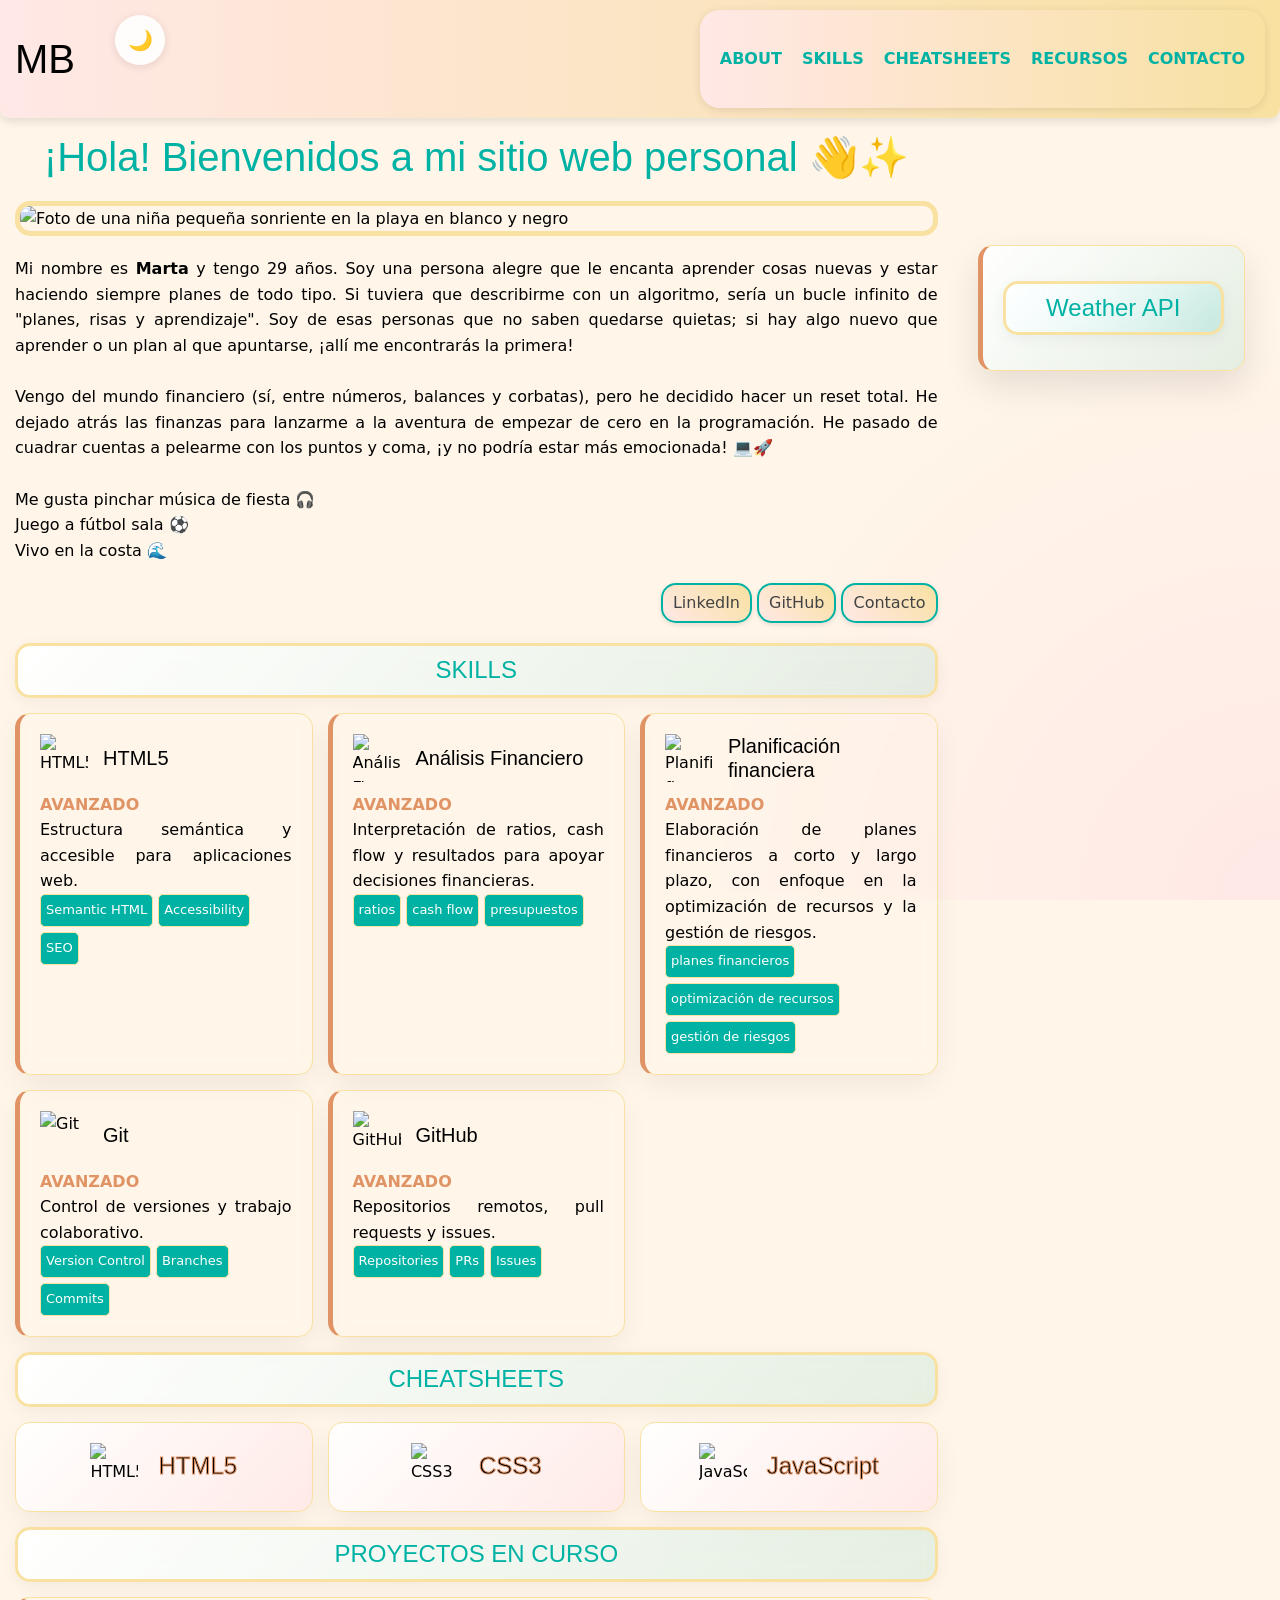
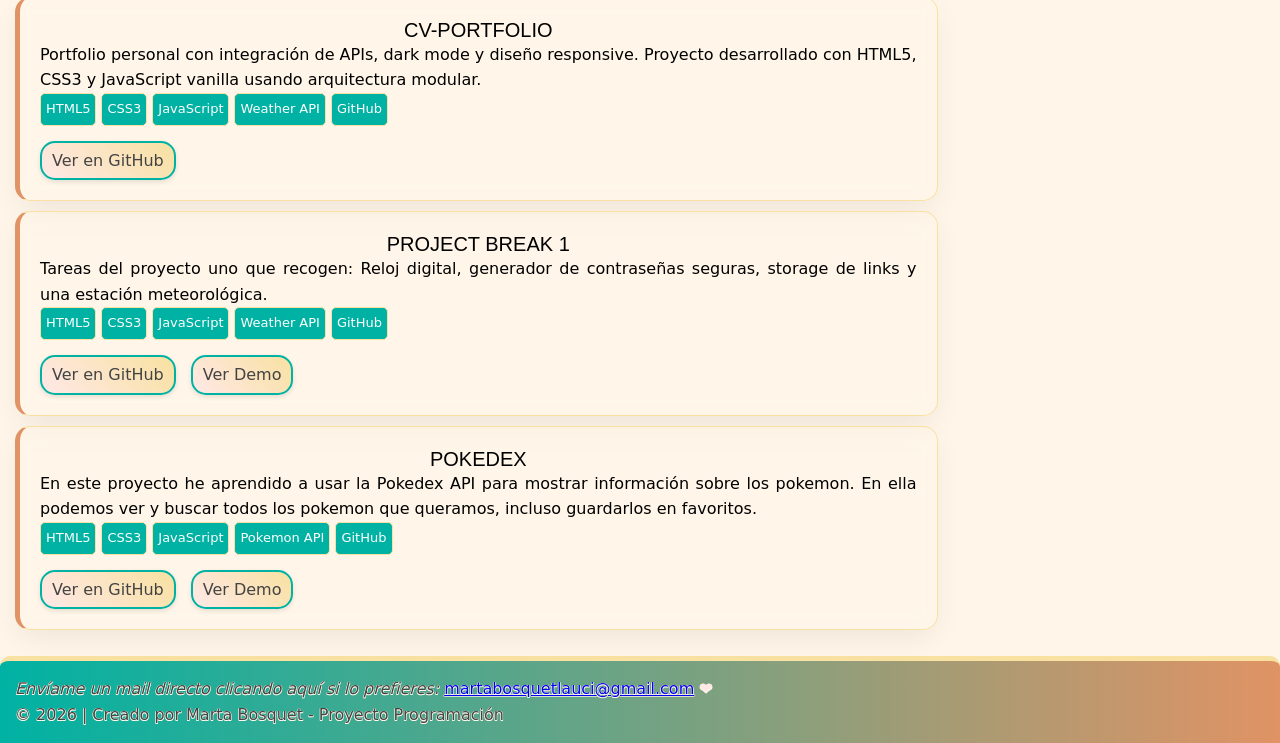
==== commit 163097f7: "feat: arreglos finales" ====
--- a/index.html
+++ b/index.html
@@ -109,6 +109,25 @@
                             rel="noopener noreferrer" class="btn"> Ver Demo </a>
                     </div>
                 </article>
+                <article class="project-card">
+                    <h3>POKEDEX</h3>
+                    <p>En este proyecto he aprendido a usar la Pokedex API para mostrar información sobre los pokemon.
+                        En ella podemos ver y buscar todos los pokemon que queramos, incluso guardarlos en favoritos.
+                    </p>
+                    <div class="tags-container">
+                        <span class="tag">HTML5</span>
+                        <span class="tag">CSS3</span>
+                        <span class="tag">JavaScript</span>
+                        <span class="tag">Pokemon API</span>
+                        <span class="tag">GitHub</span>
+                    </div>
+                    <div class="project-links">
+                        <a href="https://github.com/Martabosquet/opcional-6-pokedex.git" target="_blank"
+                            rel="noopener noreferrer" class="btn"> Ver en GitHub </a>
+                        <a href="https://martabosquet.github.io/opcional-6-pokedex/index.html" target="_blank"
+                            rel="noopener noreferrer" class="btn"> Ver Demo </a>
+                    </div>
+                </article>
             </section>
         </section>
         <section class="weather-sidebar">
--- a/CSS/styles.css
+++ b/CSS/styles.css
@@ -379,7 +379,7 @@
 }
 
 .skill-card {
-  background: var(--glass-bg-pink);
+  background: var(--glass-bg-orange);
   backdrop-filter: var(--glass-blur);
   border: 1px solid var(--wes-yellow);
   border-left: var(--pequeño) solid var(--wes-orange);
@@ -433,7 +433,7 @@
 }
 
 .project-card {
-  background: var(--glass-bg-yellow);
+  background: var(--glass-bg-orange);
   backdrop-filter: var(--glass-blur);
   border: 1px solid var(--wes-yellow);
   border-left: var(--pequeño) solid var(--wes-orange);
@@ -488,7 +488,7 @@
 }
 
 .education-card {
-  background: var(--glass-bg-pink);
+  background: var(--glass-bg-orange);
   backdrop-filter: var(--glass-blur);
   border: 1px solid var(--wes-yellow);
   border-radius: var(--grande);
@@ -677,6 +677,7 @@
 .cheatsheet-card h3 {
   font-size: var(--fs-2xl);
   margin: 0;
+  -webkit-text-stroke: 1px var(--wes-orange);
 }
 
 .cheatsheet-card:hover {
@@ -708,16 +709,19 @@
 }
 
 .cheatsheet-content {
-  background-color: var(--nav-bg);
+  background: var(--glass-bg-yellow);
+  backdrop-filter: var(--glass-blur);
   border: var(--pequeño) solid var(--wes-yellow);
   border-radius: var(--grande);
   padding: var(--grande);
   margin-bottom: var(--muygrande);
-  transition: all 0.3s ease;
+  box-shadow: var(--shadow-premium);
+  transition: var(--transition-premium);
 }
 
 .cs-code {
-  background-color: var(--nav-bg);
+  background: rgba(255, 255, 255, 0.5);
+  backdrop-filter: blur(5px);
   border: var(--muypequeño) solid var(--wes-yellow);
   border-left: var(--pequeño) solid var(--wes-orange);
   border-radius: var(--grande);
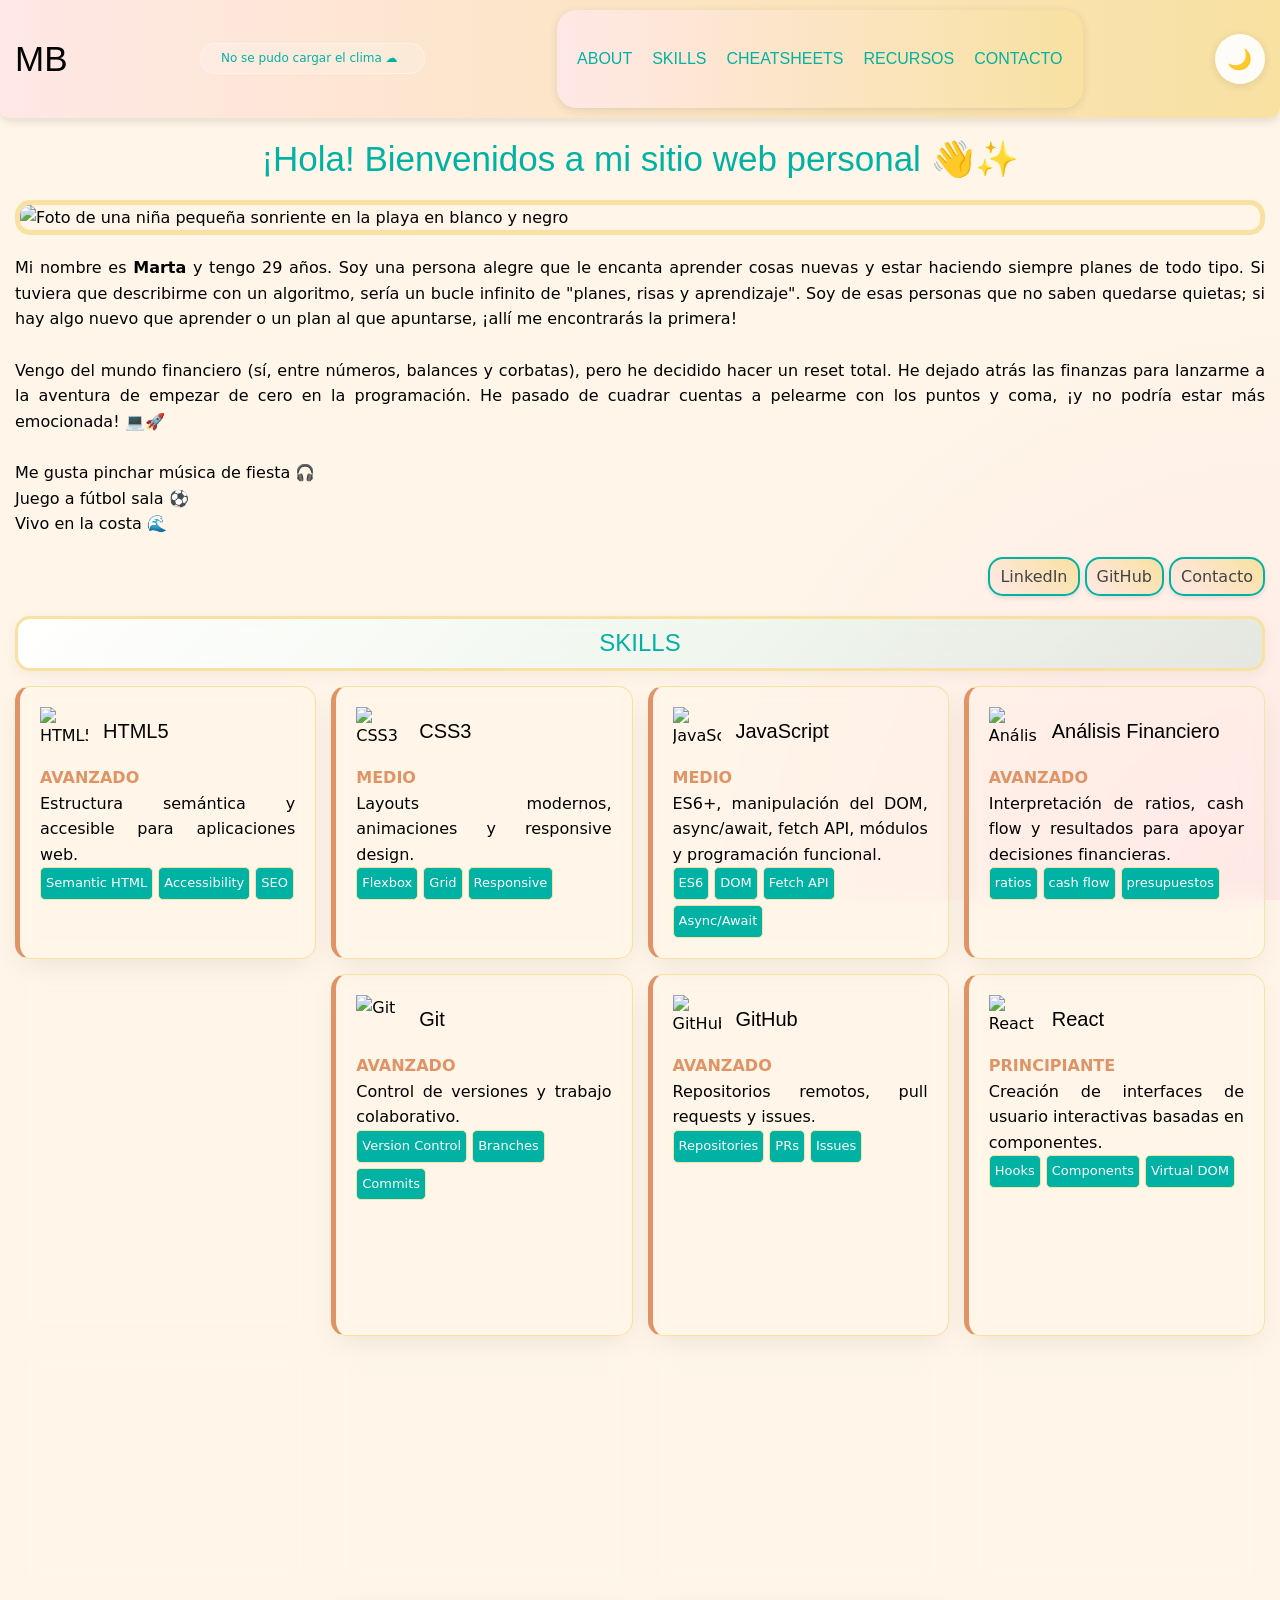
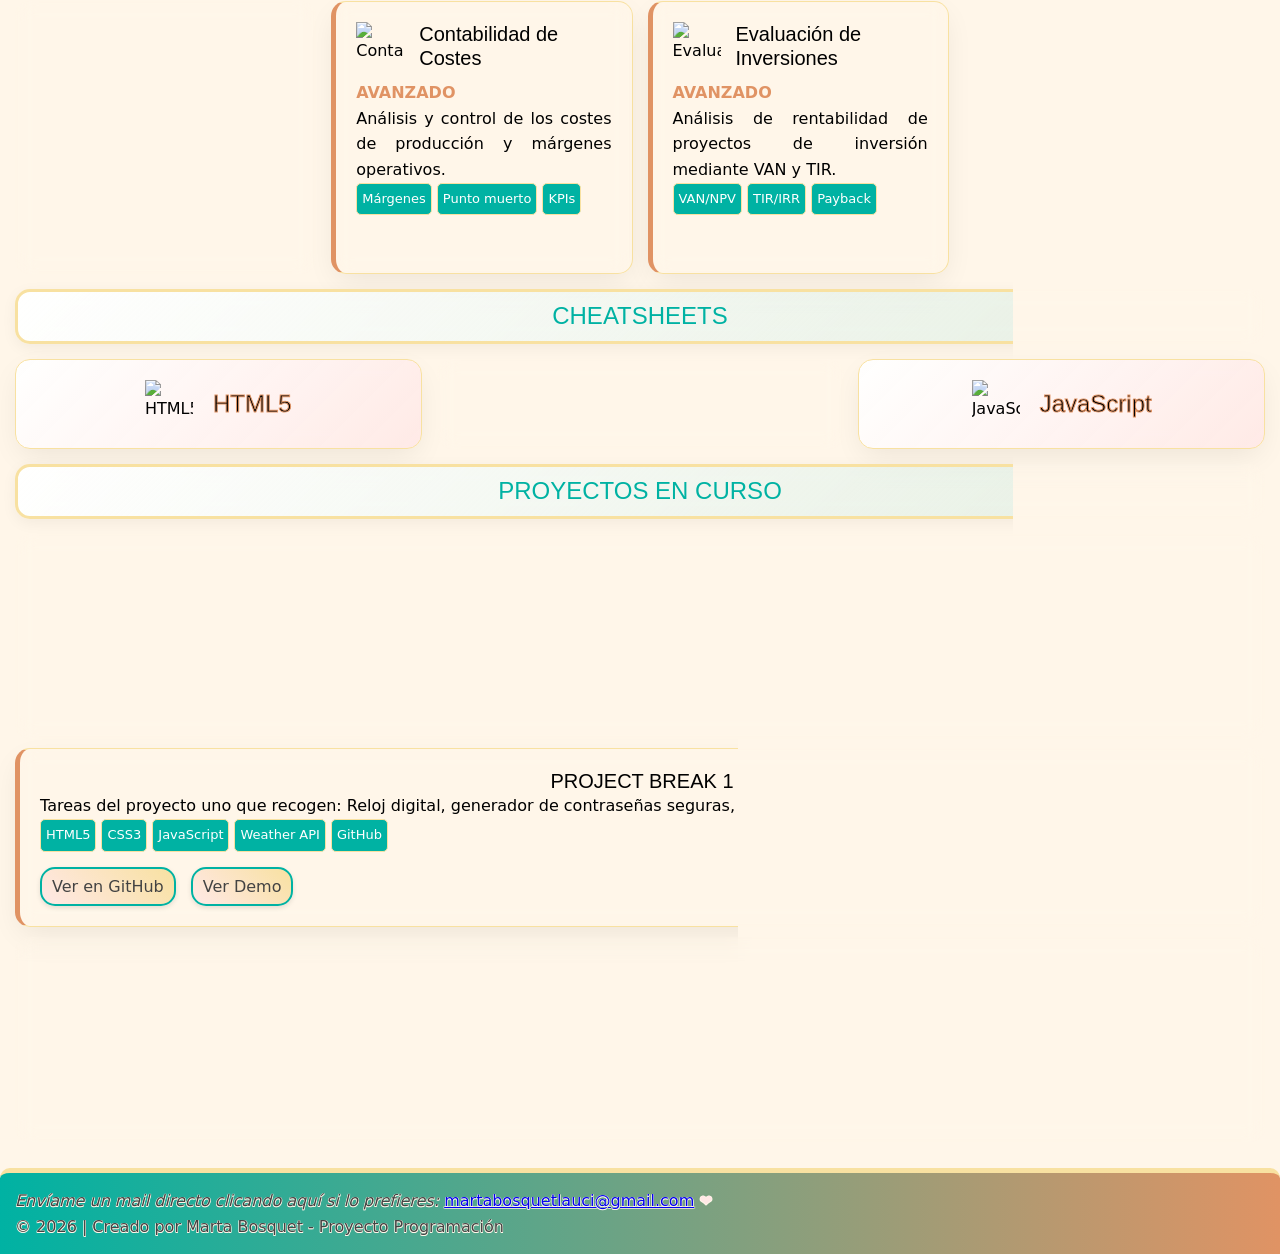
==== commit fc17b368: "weather widget al header" ====
--- a/index.html
+++ b/index.html
@@ -130,16 +130,6 @@
                 </article>
             </section>
         </section>
-        <section class="weather-sidebar">
-            <article id="weatherContainer" class="weatherContainer">
-                <div id="weather" class="weather">
-                    <h2> Weather API</h2>
-                    <div id="weather-icon" class="weather-icon"></div>
-                    <div id="city-info" class="city-info"></div>
-                    <div id="weather-data" class="weather-data"></div>
-                </div>
-            </article>
-        </section>
     </main>
     <footer>
 
--- a/CSS/styles.css
+++ b/CSS/styles.css
@@ -36,7 +36,7 @@
   --normal: 10px;
   --grande: 15px;
   --muygrande: 20px;
-  --extragrande: 40px;
+  --extragrande: 35px;
   --spacing-xs: 0.5rem;
   --spacing-sm: 1rem;
   --spacing-md: 1.5rem;
@@ -51,6 +51,7 @@
 
   /*Paleta de colores */
   --links: #0000EE;
+
   /*MODO CLARO*/
   --background: #fff6e9;
   --text: #434343;
@@ -63,23 +64,6 @@
   --shadow-light: rgba(0, 0, 0, 0.1);
   --shadow-medium: rgba(0, 0, 0, 0.2);
 
-  /*MODO OSCURO*/
-  --backgrounddark: #0f0f0f;
-  --textdark: #e8e8e8;
-  --wes-pinkdark: #8b3a38;
-  --wes-yellowdark: #7a6a2e;
-  --wes-bluedark: #00d9c4;
-  --wes-orangedark: #d97f3e;
-  --card-bgdark: rgba(30, 30, 30, 0.9);
-  --nav-bgdark: rgba(20, 20, 20, 0.95);
-  --shadow-lightdark: rgba(0, 0, 0, 0.3);
-  --shadow-mediumdark: rgba(0, 0, 0, 0.5);
-
-  /* Variables de utilidad (usadas en darkMode.css) */
-  --primary: var(--wes-blue);
-  --accent: var(--wes-orange);
-  --white: #ffffff;
-
   /* Diseño GRADIENTES: */
   --glass-bg-pink: linear-gradient(135deg, rgba(255, 255, 255, 0.95), rgba(255, 232, 230, 0.9));
   --glass-bg-yellow: linear-gradient(135deg, rgba(255, 255, 255, 0.95), rgba(248, 225, 161, 0.9));
@@ -98,10 +82,11 @@
 
 h1 {
   font-family: var(--titlesfont);
+  color: var(--wes-blue);
+  display: flex;
   font-size: var(--extragrande);
-  color: var(--wes-blue);
-  display: flex;
   justify-content: center;
+  margin-top: var(--pequeño);
 }
 
 h2 {
@@ -173,41 +158,17 @@
   border: 2px solid var(--wes-blue);
   border-radius: var(--grande);
   background: linear-gradient(45deg, var(--wes-pink), var(--wes-yellow));
-  transition: all 0.3s ease;
   text-decoration: none;
   text-align: center;
   color: var(--text);
   box-shadow: 0 2px 5px var(--shadow-light);
-  transition: linear 0.3s;
+  transition: var(--transition-base);
 }
 
 .btn:hover {
   background: linear-gradient(45deg, var(--wes-orange) 0%, var(--wes-pink) 100%);
   color: var(--white);
   transition: linear 0.3s;
-}
-
-/*DARK MODE TOGGLE*/
-.dark-mode-toggle {
-  display: flex;
-  align-items: center;
-  justify-content: center;
-  background: none;
-  border: none;
-  cursor: pointer;
-  font-size: var(--muygrande);
-  transition: transform 0.3s ease;
-  padding: var(--pequeño);
-  position: fixed;
-  top: var(--grande);
-  left: var(--grande);
-  z-index: 20;
-  background: var(--card-bg);
-  border-radius: 50%;
-  width: 50px;
-  height: 50px;
-  box-shadow: 0 2px 10px var(--shadow-light);
-  margin-left: 100px;
 }
 
 /* Estilos para el header y la navegación */
@@ -231,8 +192,7 @@
   gap: var(--muygrande);
   background: linear-gradient(90deg, var(--wes-pink) 0%, var(--wes-yellow) 100%);
   color: var(--wes-blue);
-  font-family: var(--bodyfont);
-  font-weight: var(--fw-semibold);
+  font-family: var(--titlesfont);
   padding: var(--muygrande);
   border-radius: var(--muygrande);
   backdrop-filter: blur(10px);
@@ -310,15 +270,12 @@
 
 /* PESTAÑA INDEX:---------------------------------------------------------------------------------------------------------*/
 
-main.index-layout {
-  max-width: 100%;
-}
-
 .index-layout {
   display: flex;
   justify-content: space-between;
   gap: var(--muygrande);
   align-items: flex-start;
+  max-width: 100%;
 }
 
 .main-articles {
@@ -326,48 +283,62 @@
   min-width: 0;
 }
 
-.weather-sidebar {
-  flex: 1;
-  position: sticky;
-  top: 25vh;
-  z-index: 5;
-  transition: all 0.3s ease;
-}
-
-.weatherContainer {
-  background: var(--glass-bg-blue);
-  backdrop-filter: var(--glass-blur);
-  border: 1px solid var(--wes-yellow);
-  border-left: var(--pequeño) solid var(--wes-orange);
-  border-radius: var(--grande);
-  padding: var(--muygrande);
-  box-shadow: 0 15px 35px rgba(0, 0, 0, 0.1);
-  text-align: center;
-  margin: var(--muygrande);
-}
-
-
-.weatherContainer p {
-  display: flex;
-  justify-content: center;
+/* WEATHER EN HEADER */
+.weather-header {
+  display: flex;
   align-items: center;
-}
-
-.weather-icon {
-  display: flex;
-  flex-direction: column;
-  justify-content: center;
+  gap: var(--normal);
+  background: rgba(255, 255, 255, 0.2);
+  padding: var(--pequeño) var(--normal);
+  border-radius: var(--grande);
+  font-size: var(--fs-xs);
+  color: var(--wes-blue);
+  border: 1px solid rgba(255, 255, 255, 0.3);
+}
+
+.weather-header h3 {
+  font-size: var(--fs-xs);
+  margin: 0;
+}
+
+.weather-header p {
+  margin: 0;
+  font-size: var(--fs-xs);
+}
+
+.weather-icon-header {
+  display: flex;
   align-items: center;
-}
-
-.weather-icon p {
-  font-weight: bold;
-  font-size: var(--muygrande);
-}
-
-.weather-icon img {
-  width: 80px;
+  gap: 2px;
+}
+
+.weather-icon-header img {
+  width: 30px;
   height: auto;
+}
+
+.weather-data-header {
+  display: flex;
+  gap: var(--pequeño);
+  border-left: 1px solid var(--wes-orange);
+  padding-left: var(--pequeño);
+}
+
+.weather-data-header p {
+  white-space: nowrap;
+}
+
+/* Ocultar en móviles si es muy grande */
+@media (max-width: 900px) {
+  .weather-data-header {
+    display: none;
+  }
+}
+
+@media (max-width: 600px) {
+  .weather-header {
+    display: none;
+  }
 }
 
 /*SKILLS CARDS */
@@ -626,19 +597,19 @@
   margin-top: var(--normal);
   background: linear-gradient(45deg, var(--wes-pink), var(--wes-yellow));
   color: var(--text);
-  border: none;
+  border: var(--muypequeño) solid var(--wes-orange);
   border-radius: var(--grande);
   font-weight: var(--fw-medium);
   cursor: pointer;
-  transition: all 0.3s ease;
+  transition: var(--transition-base);
   box-shadow: 0 2px var(--pequeño) var(--shadow-light);
 }
 
-/* PESTAÑA FORMULARIO: Hover effect for buttons en pestaña formulario*/
 form button:hover {
   background: linear-gradient(45deg, var(--wes-yellow), var(--wes-pink));
   transform: translateY(-2px);
-  box-shadow: 0 4px 10px var(--shadow-medium);
+  box-shadow: 0 4px var(--normal) var(--shadow-medium);
+  transition: var(--transition-base);
 }
 
 form button:active {
@@ -780,7 +751,6 @@
   scroll-behavior: smooth;
   width: 135px;
   height: 300px;
-  border: 1px solid #ccc;
 }
 
 .cheatsheet-nav a {
@@ -851,10 +821,8 @@
   border: 1px solid var(--wes-orange);
   border-left: var(--pequeño) solid var(--wes-yellow);
   box-shadow: 0 20px 40px -10px rgba(0, 0, 0, 0.1);
-}
-
-
-/* PESTAÑA RECURSOS: Hover effect for buttons en pestaña recursos*/
+  background: var(--glass-bg-orange);
+}
 
 .resources-tabs {
   padding: var(--grande);
@@ -897,13 +865,6 @@
 @media (max-width: 768px) {
   .index-layout {
     flex-direction: column;
-  }
-
-  .weather-sidebar {
-    flex: auto;
-    width: 100%;
-    position: static;
-    order: -1;
   }
 }
 
@@ -947,16 +908,10 @@
   }
 }
 
-.nav-links.active {
-  right: 0;
-  opacity: 1;
-}
-
 .nav-links li {
   width: 100%;
   text-align: center;
   padding: var(--spacing-sm) 0;
-  border-bottom: 1px solid var(--grey-light);
 }
 
 .nav-links li:last-child {
--- a/CSS/darkMode.css
+++ b/CSS/darkMode.css
@@ -1,3 +1,44 @@
+:root {
+  /*MODO OSCURO - PALETA PRINCIPAL*/
+  --backgrounddark: #0f0f0f;
+  --textdark: #e8e8e8;
+  --wes-pinkdark: #8b3a38;
+  --wes-yellowdark: #7a6a2e;
+  --wes-bluedark: #00d9c4;
+  --wes-orangedark: #d97f3e;
+  --card-bgdark: rgba(30, 30, 30, 0.9);
+  --nav-bgdark: rgba(20, 20, 20, 0.95);
+  --shadow-lightdark: rgba(0, 0, 0, 0.3);
+  --shadow-mediumdark: rgba(0, 0, 0, 0.5);
+
+  /* GRADIENTES DARK MODE */
+  --glass-bg-pink-dark: linear-gradient(135deg, rgba(40, 40, 40, 0.95), rgba(139, 58, 56, 0.15));
+  --glass-bg-yellow-dark: linear-gradient(135deg, rgba(40, 40, 40, 0.95), rgba(122, 106, 46, 0.15));
+  --glass-bg-blue-dark: linear-gradient(135deg, rgba(40, 40, 40, 0.95), rgba(0, 217, 196, 0.1));
+}
+
+.dark-mode-toggle {
+  display: flex;
+  align-items: center;
+  justify-content: center;
+  background: var(--card-bg);
+  border: none;
+  cursor: pointer;
+  font-size: var(--muygrande);
+  transition: transform 0.3s ease;
+  padding: var(--pequeño);
+  border-radius: 50%;
+  width: 50px;
+  height: 50px;
+  box-shadow: 0 2px 10px var(--shadow-light);
+}
+
+body.dark-mode {
+  --primary: var(--wes-bluedark);
+  --accent: var(--wes-orangedark);
+  --white: #e8e8e8;
+}
+
 body.dark-mode {
   background-color: var(--backgrounddark);
   color: var(--textdark);
@@ -47,10 +88,11 @@
   color: var(--wes-orangedark);
 }
 
-body.dark-mode .skill-tags .tag {
+body.dark-mode .tags-container .tag {
   background-color: var(--wes-bluedark);
   border-color: var(--wes-yellowdark);
-  color: var(--textdark);
+  color: var(--backgrounddark);
+  font-weight: var(--fw-semibold);
 }
 
 /* CARDS - EDUCATION */
@@ -105,9 +147,11 @@
 }
 
 /* TOGGLE DARK MODE */
+/* AJUSTE GENERAL DEL TOGGLE SEGÚN EL TEMA */
 body.dark-mode .dark-mode-toggle {
   background: var(--card-bgdark);
   box-shadow: 0 2px 10px var(--shadow-lightdark);
+  border: 1px solid var(--wes-yellowdark);
 }
 
 /* FORMULARIO */
@@ -283,7 +327,32 @@
 }
 
 body.dark-mode .resource-card {
-  background: linear-gradient(145deg, var(--card-bgdark), rgba(122, 106, 46, 0.05));
-  border-color: var(--wes-yellowdark);
-  box-shadow: 0 4px 15px var(--shadow-lightdark);
+  background: var(--glass-bg-pink-dark);
+  border-color: var(--wes-yellowdark);
+  box-shadow: 0 4px 15px var(--shadow-lightdark);
+}
+
+body.dark-mode .resource-card:hover {
+  background: var(--glass-bg-yellow-dark);
+  box-shadow: 0 8px 25px var(--shadow-mediumdark);
+  border-color: var(--wes-orangedark);
+}
+
+/* CARDS - PROJECTS & WEATHER */
+body.dark-mode .project-card,
+body.dark-mode .weatherContainer {
+  background: var(--glass-bg-blue-dark);
+  border-color: var(--wes-yellowdark);
+  border-left-color: var(--wes-orangedark);
+  box-shadow: 0 4px 15px var(--shadow-lightdark);
+}
+
+body.dark-mode .cheatsheet-card {
+  background: var(--glass-bg-pink-dark);
+  border-color: var(--wes-yellowdark);
+}
+
+body.dark-mode .cheatsheet-card:hover {
+  background: var(--glass-bg-yellow-dark);
+  border-color: var(--wes-orangedark);
 }
